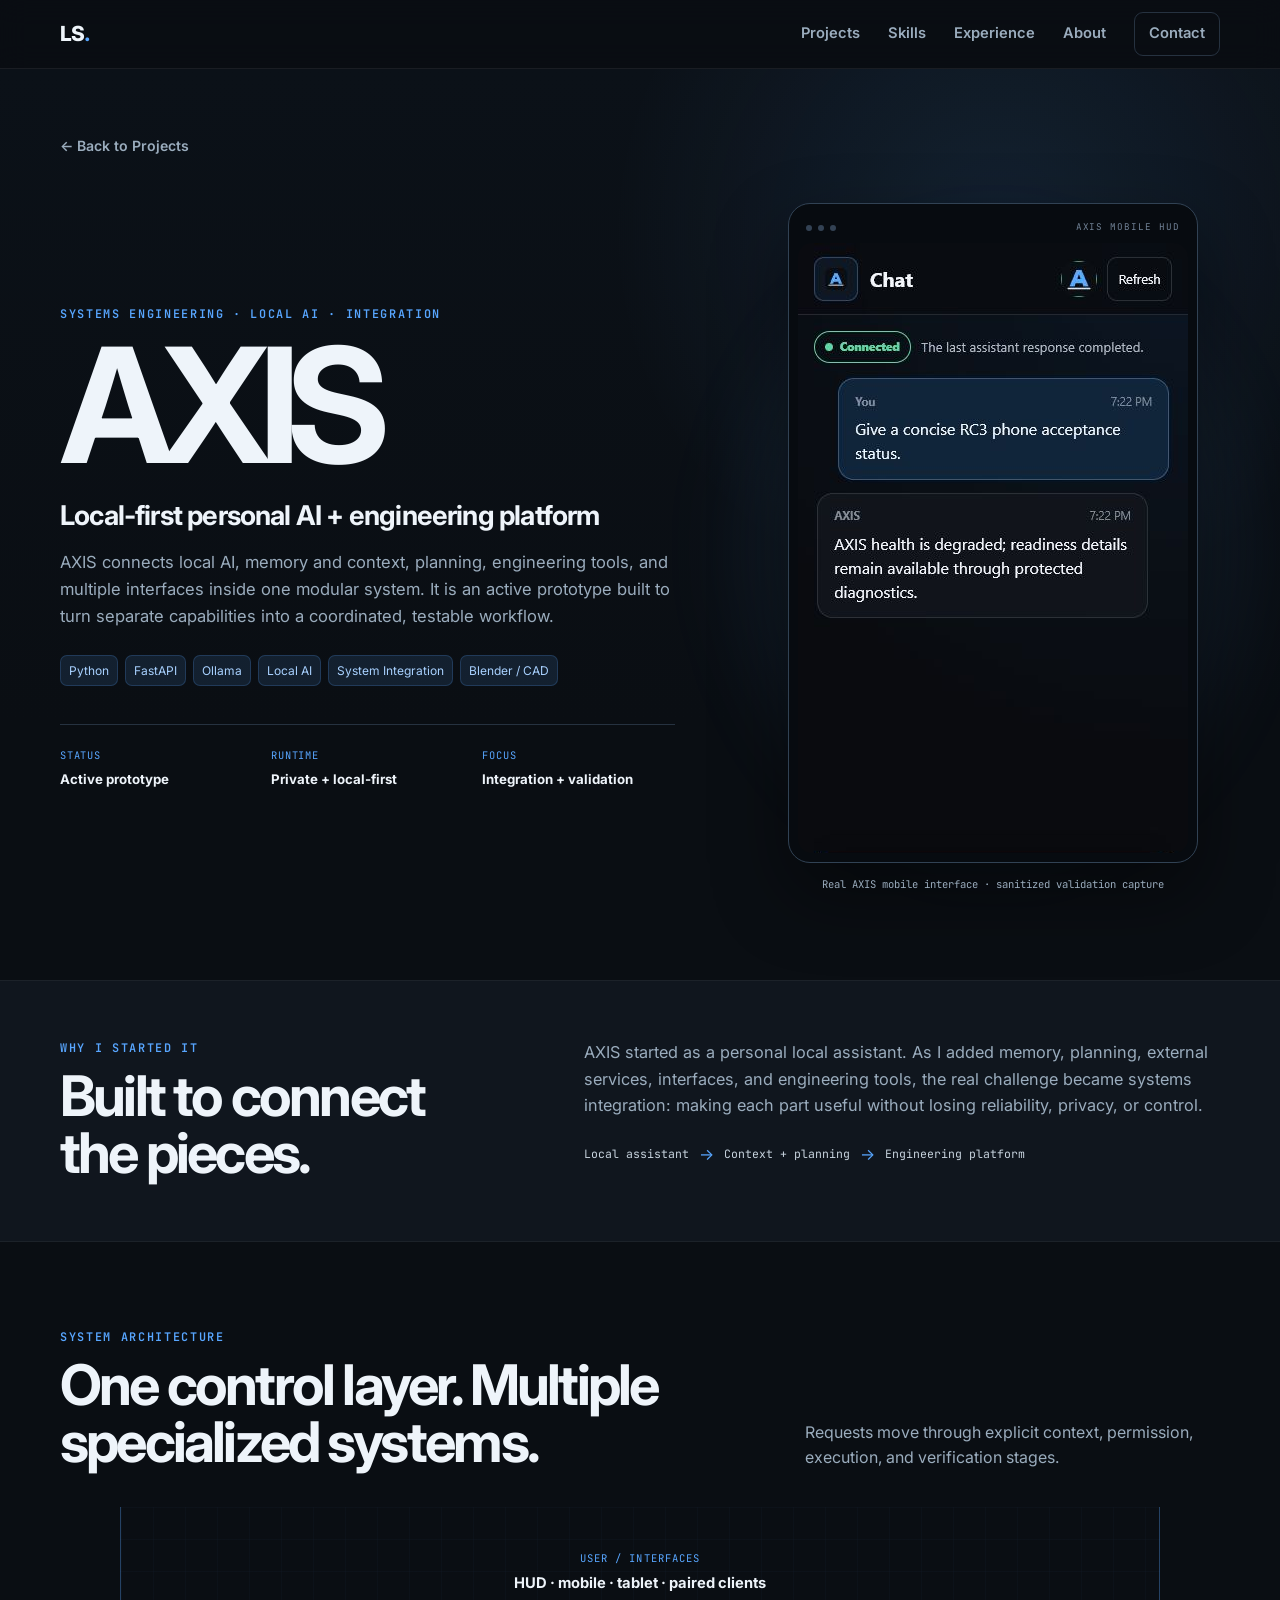
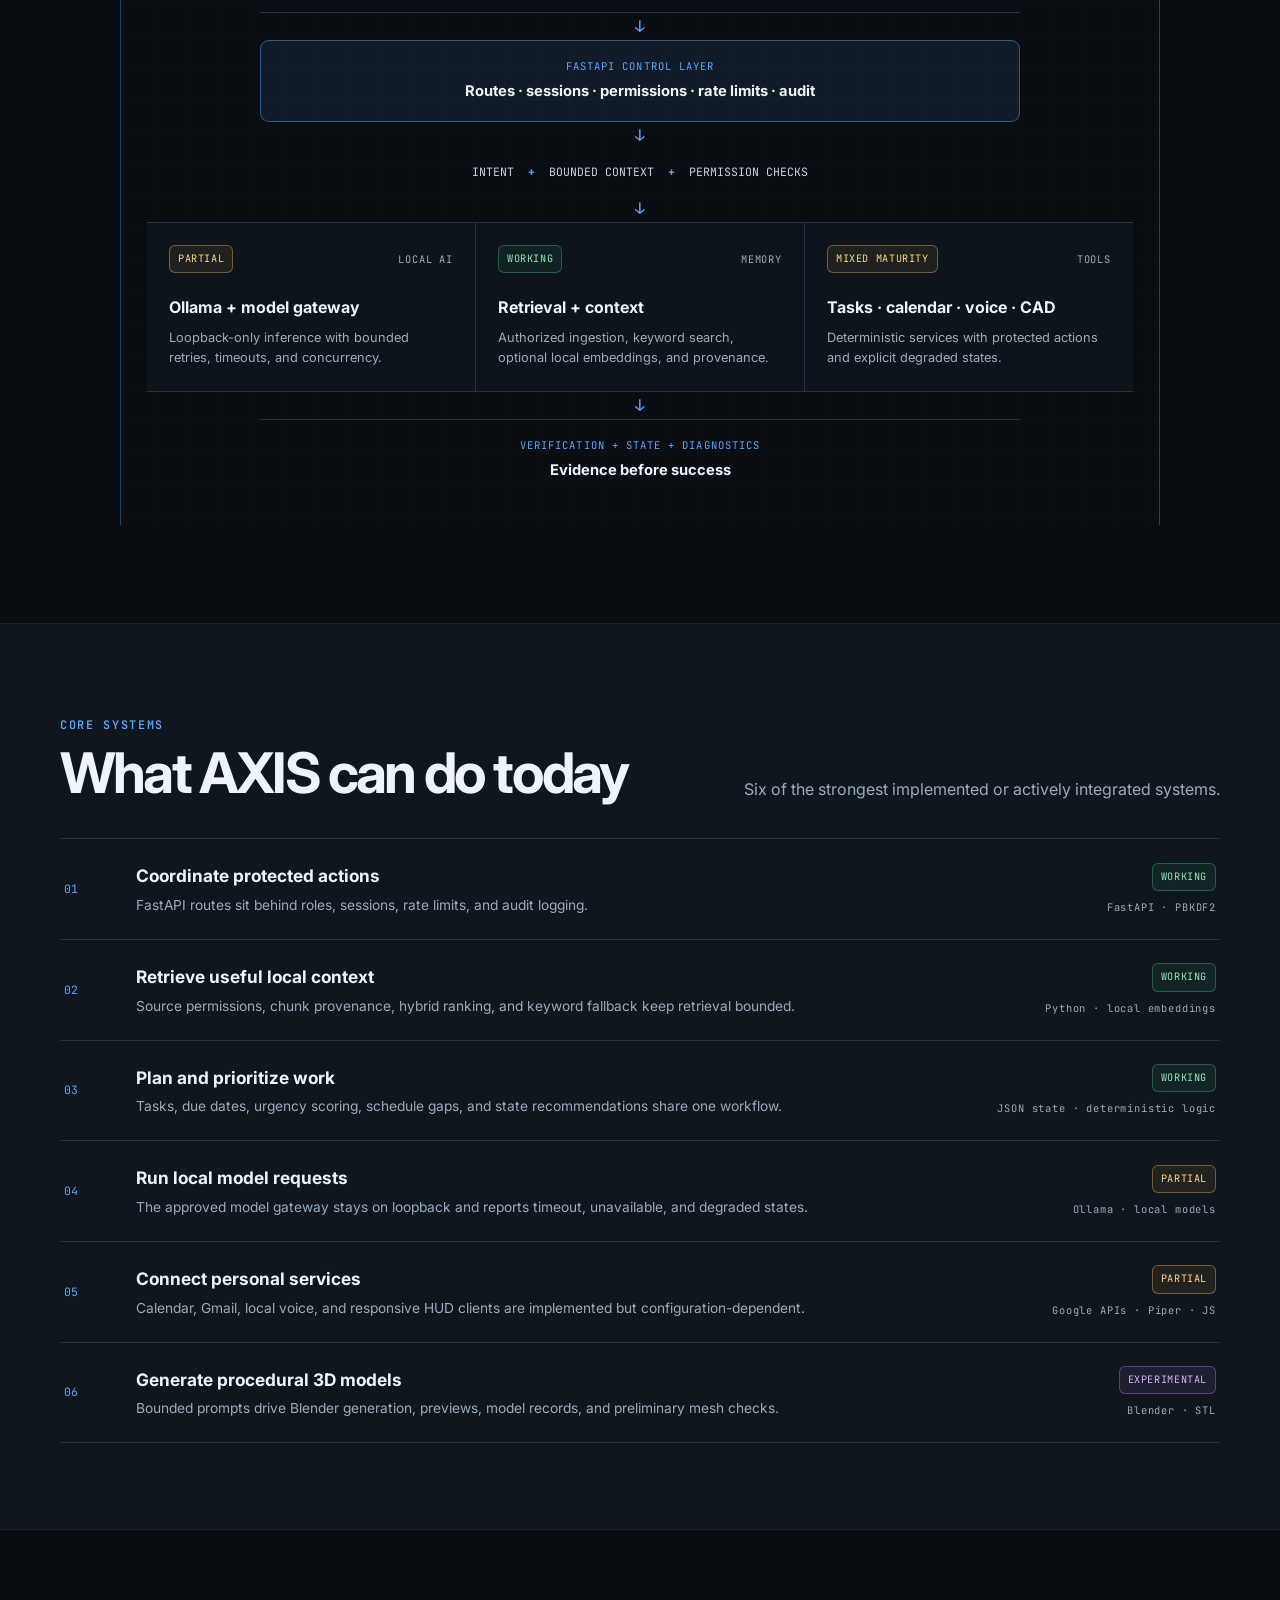
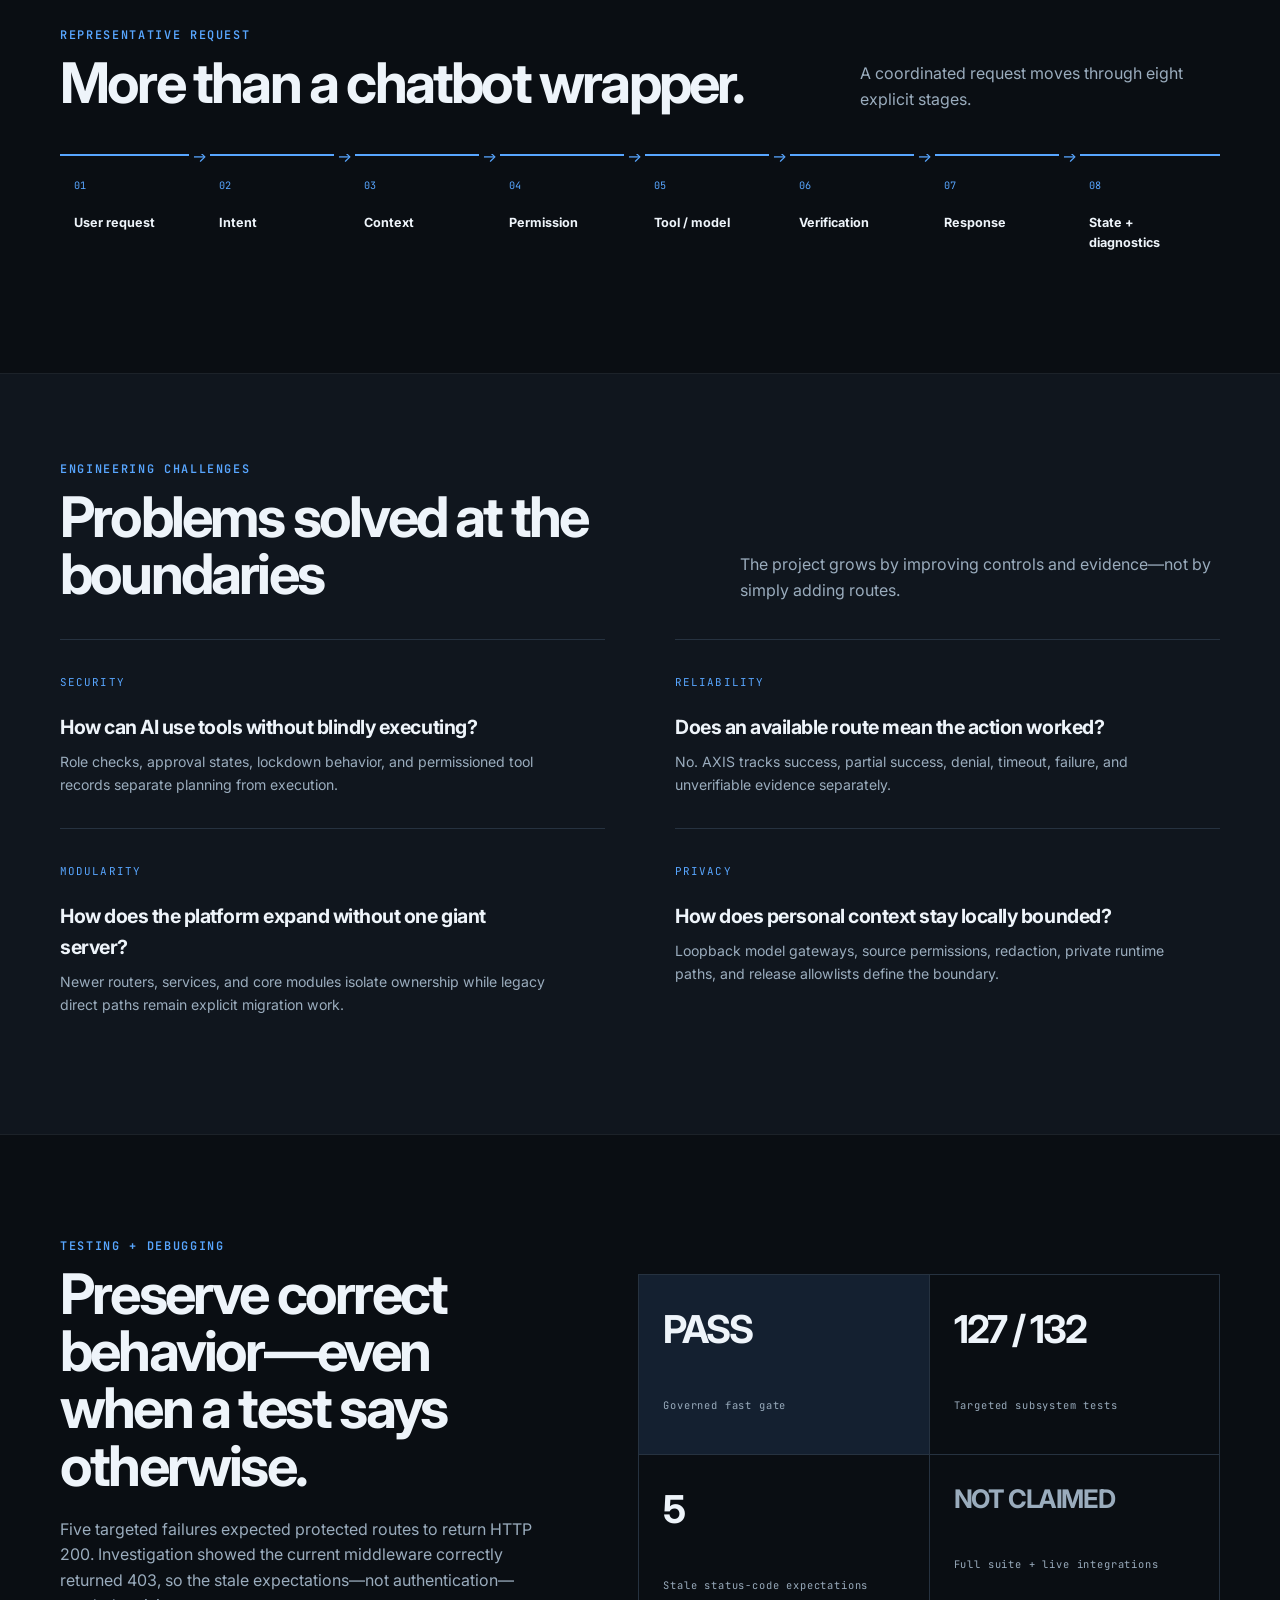
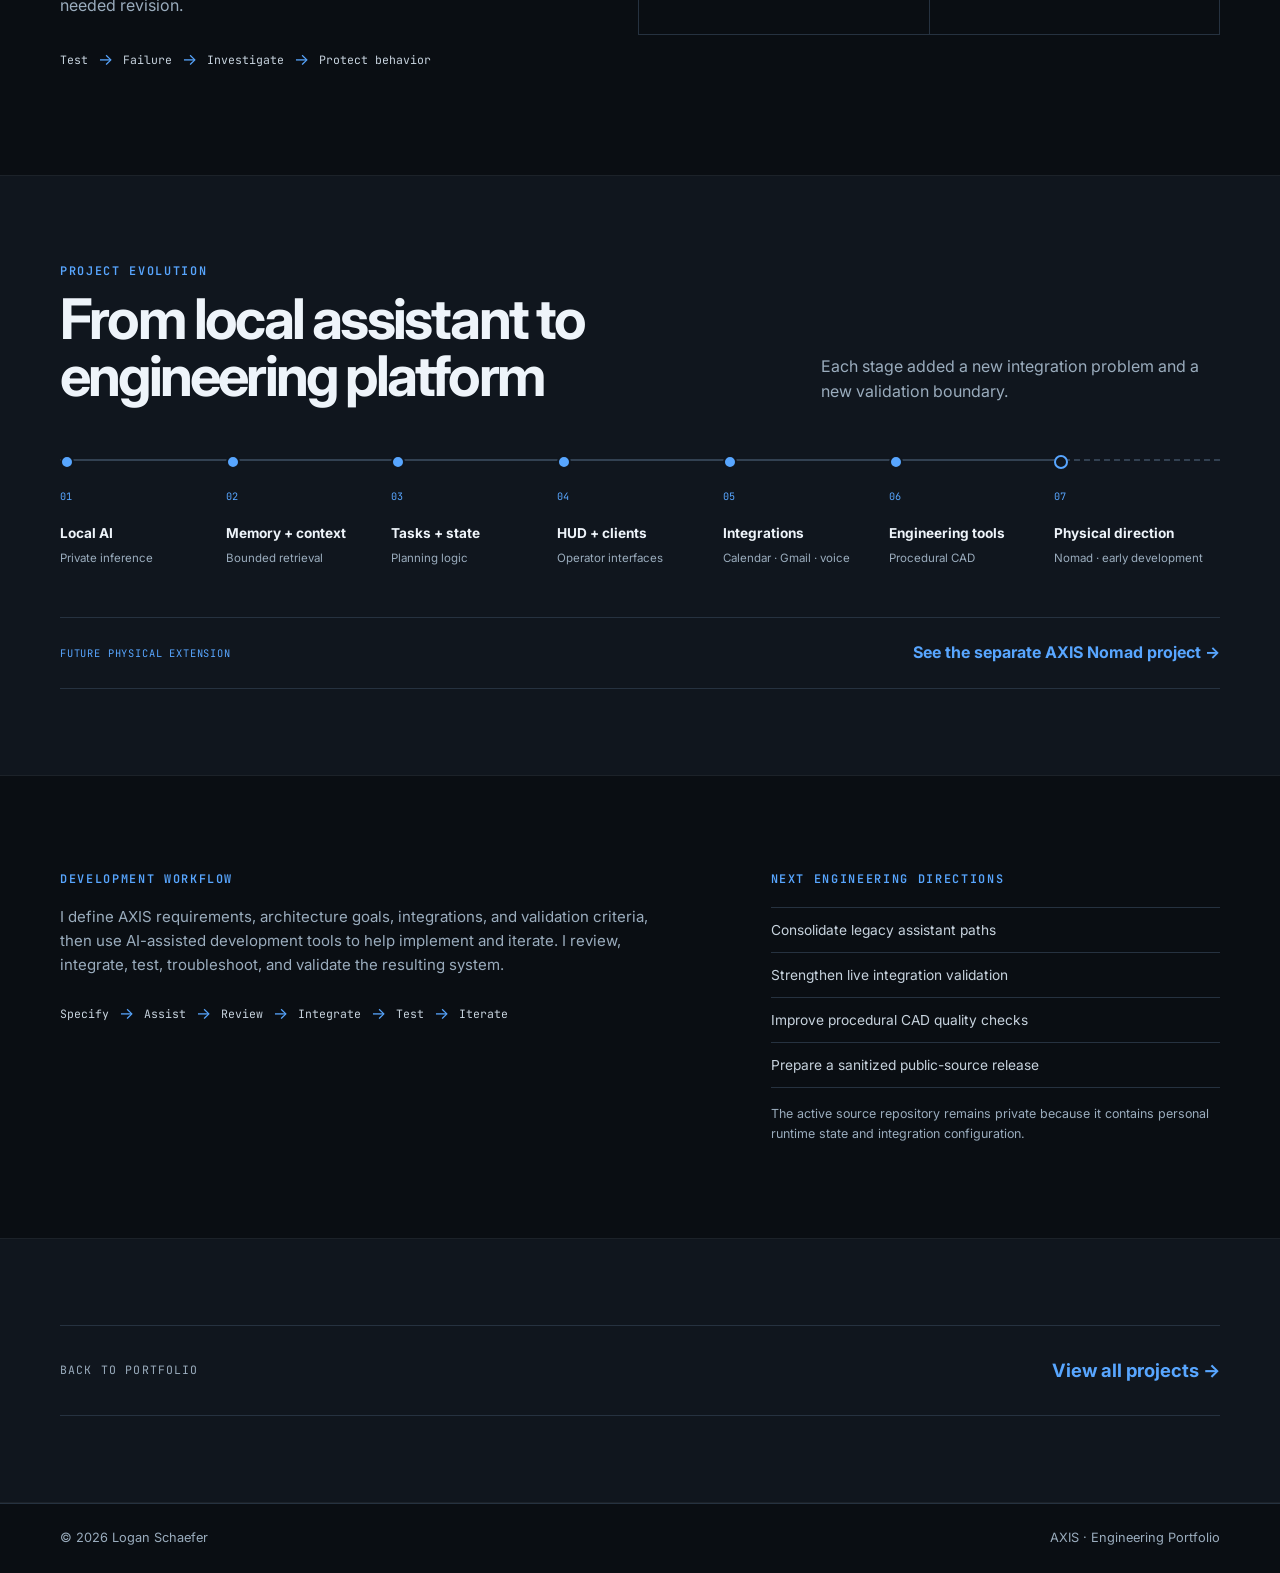
==== projects/axis.html @ d05c0fe7 "Add AXIS engineering case study" ====
<!DOCTYPE html>
<html lang="en">
<head>
  <meta charset="UTF-8" />
  <meta name="viewport" content="width=device-width, initial-scale=1.0" />
  <meta
    name="description"
    content="AXIS engineering project by Logan Schaefer — a local-first personal AI and engineering platform integrating local models, memory, planning, interfaces, and procedural CAD."
  />
  <title>AXIS | Logan Schaefer Engineering Portfolio</title>
  <link rel="preconnect" href="https://fonts.googleapis.com">
  <link rel="preconnect" href="https://fonts.gstatic.com" crossorigin>
  <link href="https://fonts.googleapis.com/css2?family=Inter:wght@400;500;600;700;800&family=JetBrains+Mono:wght@500;600&display=swap" rel="stylesheet">
  <link rel="stylesheet" href="../styles.css" />
</head>

<body>
  <header class="site-header">
    <div class="container nav-wrap">
      <a class="brand" href="../index.html">LS<span>.</span></a>
      <nav class="nav" aria-label="Primary navigation">
        <a href="../index.html#projects">Projects</a>
        <a href="../index.html#skills">Skills</a>
        <a href="../index.html#experience">Experience</a>
        <a href="../index.html#about">About</a>
        <a class="nav-cta" href="../index.html#contact">Contact</a>
      </nav>
      <button class="menu-btn" aria-label="Toggle menu" aria-expanded="false">Menu</button>
    </div>
  </header>

  <main>
    <section class="axis-case-hero">
      <div class="container">
        <a class="back-link" href="../index.html#projects">← Back to Projects</a>

        <div class="axis-case-hero-grid">
          <div class="axis-case-intro">
            <div class="eyebrow">SYSTEMS ENGINEERING · LOCAL AI · INTEGRATION</div>
            <h1>AXIS</h1>
            <p class="axis-case-subtitle">Local-first personal AI + engineering platform</p>
            <p class="axis-case-lead">
              AXIS connects local AI, memory and context, planning, engineering tools, and multiple
              interfaces inside one modular system. It is an active prototype built to turn separate
              capabilities into a coordinated, testable workflow.
            </p>

            <div class="tags axis-case-tags">
              <span>Python</span>
              <span>FastAPI</span>
              <span>Ollama</span>
              <span>Local AI</span>
              <span>System Integration</span>
              <span>Blender / CAD</span>
            </div>

            <div class="axis-hero-facts" aria-label="AXIS project facts">
              <div><span>STATUS</span><strong>Active prototype</strong></div>
              <div><span>RUNTIME</span><strong>Private + local-first</strong></div>
              <div><span>FOCUS</span><strong>Integration + validation</strong></div>
            </div>
          </div>

          <figure class="axis-hud-figure">
            <div class="axis-hud-frame">
              <div class="axis-hud-frame-bar" aria-hidden="true">
                <span></span><span></span><span></span>
                <small>AXIS MOBILE HUD</small>
              </div>
              <img
                src="../images/axis/axis-hud-chat.jpg"
                alt="Sanitized AXIS mobile HUD showing a connected chat interface and a degraded-health response"
              >
            </div>
            <figcaption>Real AXIS mobile interface · sanitized validation capture</figcaption>
          </figure>
        </div>
      </div>
    </section>

    <section class="axis-origin">
      <div class="container axis-origin-grid">
        <div>
          <div class="section-kicker">WHY I STARTED IT</div>
          <h2>Built to connect the pieces.</h2>
        </div>
        <div class="axis-origin-copy">
          <p>
            AXIS started as a personal local assistant. As I added memory, planning, external services,
            interfaces, and engineering tools, the real challenge became systems integration: making each
            part useful without losing reliability, privacy, or control.
          </p>
          <div class="axis-origin-path" aria-label="AXIS project expansion">
            <span>Local assistant</span><i>→</i><span>Context + planning</span><i>→</i><span>Engineering platform</span>
          </div>
        </div>
      </div>
    </section>

    <section class="section axis-architecture-section">
      <div class="container">
        <div class="axis-section-title">
          <div>
            <div class="section-kicker">SYSTEM ARCHITECTURE</div>
            <h2>One control layer. Multiple specialized systems.</h2>
          </div>
          <p>Requests move through explicit context, permission, execution, and verification stages.</p>
        </div>

        <div class="axis-architecture-map" role="img" aria-label="AXIS architecture from user interfaces through FastAPI, intent, context, permissions, local AI, memory, tools, and verification">
          <div class="axis-architecture-entry">
            <span>USER / INTERFACES</span>
            <strong>HUD · mobile · tablet · paired clients</strong>
          </div>
          <div class="axis-map-down" aria-hidden="true">↓</div>
          <div class="axis-architecture-control">
            <span>FASTAPI CONTROL LAYER</span>
            <strong>Routes · sessions · permissions · rate limits · audit</strong>
          </div>
          <div class="axis-map-down" aria-hidden="true">↓</div>
          <div class="axis-architecture-core">
            <span>INTENT</span><b>+</b><span>BOUNDED CONTEXT</span><b>+</b><span>PERMISSION CHECKS</span>
          </div>
          <div class="axis-map-down" aria-hidden="true">↓</div>
          <div class="axis-architecture-branches">
            <div>
              <div class="axis-branch-head"><span class="axis-status partial">PARTIAL</span><small>LOCAL AI</small></div>
              <strong>Ollama + model gateway</strong>
              <p>Loopback-only inference with bounded retries, timeouts, and concurrency.</p>
            </div>
            <div>
              <div class="axis-branch-head"><span class="axis-status working">WORKING</span><small>MEMORY</small></div>
              <strong>Retrieval + context</strong>
              <p>Authorized ingestion, keyword search, optional local embeddings, and provenance.</p>
            </div>
            <div>
              <div class="axis-branch-head"><span class="axis-status partial">MIXED MATURITY</span><small>TOOLS</small></div>
              <strong>Tasks · calendar · voice · CAD</strong>
              <p>Deterministic services with protected actions and explicit degraded states.</p>
            </div>
          </div>
          <div class="axis-map-down" aria-hidden="true">↓</div>
          <div class="axis-architecture-output">
            <span>VERIFICATION + STATE + DIAGNOSTICS</span>
            <strong>Evidence before success</strong>
          </div>
        </div>
      </div>
    </section>

    <section class="section alt axis-systems-section">
      <div class="container">
        <div class="axis-section-title">
          <div>
            <div class="section-kicker">CORE SYSTEMS</div>
            <h2>What AXIS can do today</h2>
          </div>
          <p>Six of the strongest implemented or actively integrated systems.</p>
        </div>

        <div class="axis-system-list">
          <article>
            <span class="axis-system-number">01</span>
            <div><h3>Coordinate protected actions</h3><p>FastAPI routes sit behind roles, sessions, rate limits, and audit logging.</p></div>
            <div class="axis-system-meta"><span class="axis-status working">WORKING</span><small>FastAPI · PBKDF2</small></div>
          </article>
          <article>
            <span class="axis-system-number">02</span>
            <div><h3>Retrieve useful local context</h3><p>Source permissions, chunk provenance, hybrid ranking, and keyword fallback keep retrieval bounded.</p></div>
            <div class="axis-system-meta"><span class="axis-status working">WORKING</span><small>Python · local embeddings</small></div>
          </article>
          <article>
            <span class="axis-system-number">03</span>
            <div><h3>Plan and prioritize work</h3><p>Tasks, due dates, urgency scoring, schedule gaps, and state recommendations share one workflow.</p></div>
            <div class="axis-system-meta"><span class="axis-status working">WORKING</span><small>JSON state · deterministic logic</small></div>
          </article>
          <article>
            <span class="axis-system-number">04</span>
            <div><h3>Run local model requests</h3><p>The approved model gateway stays on loopback and reports timeout, unavailable, and degraded states.</p></div>
            <div class="axis-system-meta"><span class="axis-status partial">PARTIAL</span><small>Ollama · local models</small></div>
          </article>
          <article>
            <span class="axis-system-number">05</span>
            <div><h3>Connect personal services</h3><p>Calendar, Gmail, local voice, and responsive HUD clients are implemented but configuration-dependent.</p></div>
            <div class="axis-system-meta"><span class="axis-status partial">PARTIAL</span><small>Google APIs · Piper · JS</small></div>
          </article>
          <article>
            <span class="axis-system-number">06</span>
            <div><h3>Generate procedural 3D models</h3><p>Bounded prompts drive Blender generation, previews, model records, and preliminary mesh checks.</p></div>
            <div class="axis-system-meta"><span class="axis-status experimental">EXPERIMENTAL</span><small>Blender · STL</small></div>
          </article>
        </div>
      </div>
    </section>

    <section class="section axis-lifecycle-section">
      <div class="container">
        <div class="section-kicker">REPRESENTATIVE REQUEST</div>
        <div class="axis-lifecycle-head">
          <h2>More than a chatbot wrapper.</h2>
          <p>A coordinated request moves through eight explicit stages.</p>
        </div>
        <ol class="axis-request-flow">
          <li><span>01</span><strong>User request</strong></li>
          <li><span>02</span><strong>Intent</strong></li>
          <li><span>03</span><strong>Context</strong></li>
          <li><span>04</span><strong>Permission</strong></li>
          <li><span>05</span><strong>Tool / model</strong></li>
          <li><span>06</span><strong>Verification</strong></li>
          <li><span>07</span><strong>Response</strong></li>
          <li><span>08</span><strong>State + diagnostics</strong></li>
        </ol>
      </div>
    </section>

    <section class="section alt axis-challenges-section">
      <div class="container">
        <div class="axis-section-title">
          <div>
            <div class="section-kicker">ENGINEERING CHALLENGES</div>
            <h2>Problems solved at the boundaries</h2>
          </div>
          <p>The project grows by improving controls and evidence—not by simply adding routes.</p>
        </div>

        <div class="axis-challenge-grid">
          <article>
            <span>SECURITY</span>
            <h3>How can AI use tools without blindly executing?</h3>
            <p>Role checks, approval states, lockdown behavior, and permissioned tool records separate planning from execution.</p>
          </article>
          <article>
            <span>RELIABILITY</span>
            <h3>Does an available route mean the action worked?</h3>
            <p>No. AXIS tracks success, partial success, denial, timeout, failure, and unverifiable evidence separately.</p>
          </article>
          <article>
            <span>MODULARITY</span>
            <h3>How does the platform expand without one giant server?</h3>
            <p>Newer routers, services, and core modules isolate ownership while legacy direct paths remain explicit migration work.</p>
          </article>
          <article>
            <span>PRIVACY</span>
            <h3>How does personal context stay locally bounded?</h3>
            <p>Loopback model gateways, source permissions, redaction, private runtime paths, and release allowlists define the boundary.</p>
          </article>
        </div>
      </div>
    </section>

    <section class="section axis-validation-section">
      <div class="container">
        <div class="axis-validation-layout">
          <div class="axis-validation-copy">
            <div class="section-kicker">TESTING + DEBUGGING</div>
            <h2>Preserve correct behavior—even when a test says otherwise.</h2>
            <p>
              Five targeted failures expected protected routes to return HTTP 200. Investigation showed
              the current middleware correctly returned 403, so the stale expectations—not authentication—needed revision.
            </p>
            <div class="axis-debug-flow" aria-label="Debugging workflow">
              <span>Test</span><i>→</i><span>Failure</span><i>→</i><span>Investigate</span><i>→</i><span>Protect behavior</span>
            </div>
          </div>

          <div class="axis-validation-metrics">
            <div class="axis-metric primary"><strong>PASS</strong><span>Governed fast gate</span></div>
            <div class="axis-metric"><strong>127 / 132</strong><span>Targeted subsystem tests</span></div>
            <div class="axis-metric"><strong>5</strong><span>Stale status-code expectations</span></div>
            <div class="axis-metric muted"><strong>NOT CLAIMED</strong><span>Full suite + live integrations</span></div>
          </div>
        </div>
      </div>
    </section>

    <section class="section alt axis-evolution-section">
      <div class="container">
        <div class="axis-section-title">
          <div>
            <div class="section-kicker">PROJECT EVOLUTION</div>
            <h2>From local assistant to engineering platform</h2>
          </div>
          <p>Each stage added a new integration problem and a new validation boundary.</p>
        </div>

        <ol class="axis-evolution-timeline">
          <li><span>01</span><strong>Local AI</strong><small>Private inference</small></li>
          <li><span>02</span><strong>Memory + context</strong><small>Bounded retrieval</small></li>
          <li><span>03</span><strong>Tasks + state</strong><small>Planning logic</small></li>
          <li><span>04</span><strong>HUD + clients</strong><small>Operator interfaces</small></li>
          <li><span>05</span><strong>Integrations</strong><small>Calendar · Gmail · voice</small></li>
          <li><span>06</span><strong>Engineering tools</strong><small>Procedural CAD</small></li>
          <li class="future"><span>07</span><strong>Physical direction</strong><small>Nomad · early development</small></li>
        </ol>

        <a class="axis-nomad-link" href="nomad.html">
          <span>FUTURE PHYSICAL EXTENSION</span>
          <strong>See the separate AXIS Nomad project →</strong>
        </a>
      </div>
    </section>

    <section class="section axis-closing-section">
      <div class="container axis-closing-grid">
        <div class="axis-workflow-compact">
          <div class="section-kicker">DEVELOPMENT WORKFLOW</div>
          <p>
            I define AXIS requirements, architecture goals, integrations, and validation criteria,
            then use AI-assisted development tools to help implement and iterate. I review, integrate,
            test, troubleshoot, and validate the resulting system.
          </p>
          <div class="axis-workflow-steps">
            <span>Specify</span><i>→</i><span>Assist</span><i>→</i><span>Review</span><i>→</i><span>Integrate</span><i>→</i><span>Test</span><i>→</i><span>Iterate</span>
          </div>
        </div>

        <div class="axis-next-directions">
          <div class="section-kicker">NEXT ENGINEERING DIRECTIONS</div>
          <ul>
            <li>Consolidate legacy assistant paths</li>
            <li>Strengthen live integration validation</li>
            <li>Improve procedural CAD quality checks</li>
            <li>Prepare a sanitized public-source release</li>
          </ul>
          <p class="axis-private-note">The active source repository remains private because it contains personal runtime state and integration configuration.</p>
        </div>
      </div>
    </section>

    <section class="section alt">
      <div class="container">
        <a class="next-project" href="../index.html#projects">
          <span>BACK TO PORTFOLIO</span>
          <strong>View all projects →</strong>
        </a>
      </div>
    </section>
  </main>

  <footer>
    <div class="container footer-wrap">
      <span>© <span id="year"></span> Logan Schaefer</span>
      <span>AXIS · Engineering Portfolio</span>
    </div>
  </footer>

  <script src="../script.js"></script>
</body>
</html>
---- styles.css ----
:root {
  --bg: #0a0e13;
  --bg-soft: #10161e;
  --panel: #121a24;
  --panel-2: #0d141c;
  --line: #263240;
  --text: #eef4fa;
  --muted: #9aacbd;
  --accent: #58a6ff;
  --accent-soft: rgba(88, 166, 255, 0.12);
  --max: 1160px;
}

* { box-sizing: border-box; }
html { scroll-behavior: smooth; }
body {
  margin: 0;
  background: var(--bg);
  color: var(--text);
  font-family: "Inter", system-ui, sans-serif;
  line-height: 1.6;
}

a { color: inherit; text-decoration: none; }
.container { width: min(calc(100% - 40px), var(--max)); margin: 0 auto; }

.site-header {
  position: sticky;
  top: 0;
  z-index: 100;
  border-bottom: 1px solid rgba(255,255,255,.07);
  background: rgba(10,14,19,.85);
  backdrop-filter: blur(14px);
}
.nav-wrap { height: 68px; display: flex; align-items: center; justify-content: space-between; }
.brand { font-weight: 800; font-size: 1.3rem; letter-spacing: -.04em; }
.brand span { color: var(--accent); }
.nav { display: flex; gap: 28px; align-items: center; }
.nav a { color: var(--muted); font-size: .92rem; font-weight: 600; }
.nav a:hover { color: var(--text); }
.nav-cta {
  padding: 9px 14px;
  border: 1px solid var(--line);
  border-radius: 9px;
}
.menu-btn {
  display: none;
  color: var(--text);
  background: transparent;
  border: 1px solid var(--line);
  padding: 8px 11px;
  border-radius: 8px;
}

.hero { padding: 92px 0 76px; }
.hero-grid { display: grid; grid-template-columns: 1.25fr .75fr; gap: 70px; align-items: center; }
.eyebrow, .section-kicker, .panel-label {
  font-family: "JetBrains Mono", monospace;
  font-size: .74rem;
  letter-spacing: .14em;
  color: var(--accent);
  font-weight: 600;
}
h1 {
  margin: 14px 0 20px;
  font-size: clamp(3rem, 7vw, 6.2rem);
  line-height: .96;
  letter-spacing: -.065em;
}
h1 span { color: var(--accent); }
.hero-copy { max-width: 760px; color: var(--muted); font-size: 1.08rem; }
.hero-actions { display: flex; gap: 12px; margin-top: 30px; }
.btn {
  display: inline-flex;
  align-items: center;
  justify-content: center;
  min-height: 44px;
  padding: 0 18px;
  border-radius: 9px;
  font-weight: 700;
  font-size: .92rem;
}
.btn.primary { background: var(--accent); color: #07111d; }
.btn.secondary { border: 1px solid var(--line); color: var(--text); }
.hero-meta {
  display: grid;
  grid-template-columns: repeat(3, 1fr);
  gap: 20px;
  margin-top: 44px;
  padding-top: 24px;
  border-top: 1px solid var(--line);
}
.hero-meta strong { display: block; font-size: .91rem; }
.hero-meta span { display: block; margin-top: 3px; color: var(--muted); font-size: .76rem; }

.hero-panel {
  background:
    linear-gradient(180deg, rgba(88,166,255,.05), transparent 45%),
    var(--panel-2);
  border: 1px solid var(--line);
  border-radius: 18px;
  padding: 20px;
  box-shadow: 0 24px 80px rgba(0,0,0,.28);
}
.panel-label { margin-bottom: 14px; }
.system-line {
  display: grid;
  grid-template-columns: 32px 90px 1fr;
  align-items: center;
  gap: 10px;
  padding: 13px 0;
  border-top: 1px solid var(--line);
}
.system-line span { font-family: "JetBrains Mono"; color: var(--accent); font-size: .75rem; }
.system-line strong { font-size: .9rem; }
.system-line em { color: var(--muted); font-style: normal; font-size: .79rem; }

.section { padding: 86px 0; }
.section.alt { background: var(--bg-soft); border-top: 1px solid rgba(255,255,255,.05); border-bottom: 1px solid rgba(255,255,255,.05); }
.section-head {
  display: flex;
  align-items: end;
  justify-content: space-between;
  gap: 30px;
  margin: 9px 0 32px;
}
.section-head h2, .about-grid h2, .contact h2 {
  margin: 0;
  font-size: clamp(2rem, 4vw, 3.4rem);
  letter-spacing: -.045em;
  line-height: 1.05;
}
.section-head p { max-width: 560px; color: var(--muted); margin: 0; }

.projects-grid { display: grid; grid-template-columns: 1.2fr .8fr; gap: 16px; }
.project-card {
  min-height: 330px;
  padding: 26px;
  background: var(--panel);
  border: 1px solid var(--line);
  border-radius: 16px;
}
.project-card.featured { grid-row: span 2; min-height: 676px; }
.project-top { display: flex; align-items: center; justify-content: space-between; margin-bottom: 72px; }
.featured .project-top { margin-bottom: 190px; }
.project-index { font-family: "JetBrains Mono"; color: var(--accent); font-size: .78rem; }
.status {
  font-family: "JetBrains Mono";
  font-size: .67rem;
  letter-spacing: .08em;
  border: 1px solid var(--line);
  color: var(--muted);
  padding: 4px 7px;
  border-radius: 6px;
}
.project-card h3 { margin: 0; font-size: 2rem; letter-spacing: -.035em; }
.project-subtitle { color: var(--accent); font-weight: 600; margin: 3px 0 14px; font-size: .9rem; }
.project-card > p:not(.project-subtitle) { color: var(--muted); font-size: .93rem; }
.tags { display: flex; flex-wrap: wrap; gap: 7px; margin-top: 20px; }
.tags span { background: var(--accent-soft); color: #a8d1ff; border: 1px solid rgba(88,166,255,.2); padding: 5px 8px; border-radius: 7px; font-size: .75rem; }
.project-note { margin-top: 22px; padding-top: 18px; border-top: 1px solid var(--line); color: var(--muted); font-size: .86rem; }
.project-note strong { color: var(--text); }

.skills-grid { display: grid; grid-template-columns: repeat(2, 1fr); gap: 14px; }
.skill-group { padding: 25px; border: 1px solid var(--line); border-radius: 14px; background: var(--panel-2); }
.skill-group h3 { margin: 0 0 9px; }
.skill-group p { margin: 0; color: var(--muted); }

.timeline { border-top: 1px solid var(--line); }
.timeline-item {
  display: grid;
  grid-template-columns: 170px 1fr;
  gap: 30px;
  padding: 26px 0;
  border-bottom: 1px solid var(--line);
}
.timeline-date { font-family: "JetBrains Mono"; color: var(--accent); font-size: .78rem; padding-top: 4px; }
.timeline h3 { margin: 0; }
.timeline p { margin: 6px 0 0; color: var(--muted); }
.timeline .muted { color: #c7d3de; font-size: .88rem; }

.about-grid { display: grid; grid-template-columns: .8fr 1.2fr; gap: 70px; }
.about-copy p { color: var(--muted); font-size: 1.05rem; margin-top: 0; }

.contact-wrap { display: grid; grid-template-columns: 1.2fr .8fr; gap: 60px; align-items: end; }
.contact h2 { margin: 10px 0 14px; max-width: 720px; }
.contact p { color: var(--muted); }
.contact-links { display: flex; flex-direction: column; gap: 10px; align-items: flex-start; }
.contact-links a { color: var(--accent); font-weight: 700; border-bottom: 1px solid rgba(88,166,255,.3); }

footer { border-top: 1px solid var(--line); padding: 24px 0; color: var(--muted); font-size: .8rem; }
.footer-wrap { display: flex; justify-content: space-between; }

@media (max-width: 820px) {
  .nav { display: none; position: absolute; left: 20px; right: 20px; top: 72px; padding: 16px; background: var(--panel); border: 1px solid var(--line); border-radius: 12px; flex-direction: column; align-items: stretch; }
  .nav.open { display: flex; }
  .menu-btn { display: block; }
  .hero { padding-top: 62px; }
  .hero-grid, .about-grid, .contact-wrap { grid-template-columns: 1fr; gap: 38px; }
  .hero-meta { grid-template-columns: 1fr; }
  .projects-grid { grid-template-columns: 1fr; }
  .project-card.featured { min-height: auto; grid-row: auto; }
  .featured .project-top, .project-top { margin-bottom: 70px; }
  .skills-grid { grid-template-columns: 1fr; }
  .section-head { display: block; }
  .section-head p { margin-top: 12px; }
  .timeline-item { grid-template-columns: 1fr; gap: 5px; }
}

@media (max-width: 520px) {
  .container { width: min(calc(100% - 28px), var(--max)); }
  h1 { font-size: 3.35rem; }
  .hero-actions { flex-direction: column; }
  .btn { width: 100%; }
  .system-line { grid-template-columns: 28px 80px 1fr; }
}

/* =========================================================
   PROJECT DETAIL PAGES
   ========================================================= */

.project-hero {
  padding: 70px 0 80px;
}

.back-link {
  display: inline-block;
  margin-bottom: 45px;
  color: var(--muted);
  font-size: 0.88rem;
  font-weight: 600;
}

.back-link:hover {
  color: var(--accent);
}

.project-hero-grid {
  display: grid;
  grid-template-columns: 1.3fr 0.7fr;
  gap: 70px;
  align-items: end;
}

.project-title {
  margin: 12px 0 22px;
  font-size: clamp(4rem, 9vw, 7.5rem);
  line-height: 0.95;
  letter-spacing: -0.07em;
}

.project-title span {
  color: var(--accent);
}

.project-lead {
  max-width: 780px;
  color: var(--muted);
  font-size: 1.08rem;
}

.project-tags {
  margin-top: 26px;
}

.project-facts {
  border-top: 1px solid var(--line);
}

.project-fact {
  display: flex;
  justify-content: space-between;
  gap: 20px;
  padding: 16px 0;
  border-bottom: 1px solid var(--line);
}

.project-fact span {
  font-family: "JetBrains Mono", monospace;
  color: var(--accent);
  font-size: 0.68rem;
  letter-spacing: 0.08em;
}

.project-fact strong {
  font-size: 0.88rem;
  text-align: right;
}

.project-hero-image {
  margin-top: 55px;
  background: #ffffff;
  border: 1px solid var(--line);
  border-radius: 18px;
  overflow: hidden;
}

.project-hero-image img {
  display: block;
  width: 100%;
  height: auto;
}

.project-two-column {
  display: grid;
  grid-template-columns: 0.8fr 1.2fr;
  gap: 80px;
}

.project-two-column h2 {
  margin: 0;
  font-size: clamp(2rem, 4vw, 3.6rem);
  line-height: 1.05;
  letter-spacing: -0.045em;
}

.project-copy p {
  margin-top: 0;
  color: var(--muted);
  font-size: 1rem;
}

.design-goals-grid {
  display: grid;
  grid-template-columns: repeat(4, 1fr);
  gap: 14px;
}

.design-goal {
  padding: 24px;
  background: var(--panel);
  border: 1px solid var(--line);
  border-radius: 14px;
}

.design-goal span {
  font-family: "JetBrains Mono", monospace;
  color: var(--accent);
  font-size: 0.75rem;
}

.design-goal h3 {
  margin: 40px 0 8px;
  font-size: 1.25rem;
}

.design-goal p {
  margin: 0;
  color: var(--muted);
  font-size: 0.88rem;
}

.engineering-image {
  background: #ffffff;
  border: 1px solid var(--line);
  border-radius: 16px;
  overflow: hidden;
}

.engineering-image img {
  display: block;
  width: 100%;
  height: auto;
}

.engineering-image.large {
  max-width: 100%;
}

.image-description {
  max-width: 760px;
  margin-top: 25px;
}

.image-description h3 {
  margin-bottom: 8px;
}

.image-description p {
  color: var(--muted);
}

.project-image-grid {
  display: grid;
  grid-template-columns: repeat(2, 1fr);
  gap: 18px;
}

.engineering-card {
  overflow: hidden;
  background: var(--panel);
  border: 1px solid var(--line);
  border-radius: 16px;
}

.engineering-card img {
  display: block;
  width: 100%;
  background: #ffffff;
}

.engineering-card-copy {
  padding: 24px;
}

.engineering-card-copy h3 {
  margin: 8px 0;
}

.engineering-card-copy p {
  margin: 0;
  color: var(--muted);
  font-size: 0.9rem;
}

.mini-label {
  font-family: "JetBrains Mono", monospace;
  color: var(--accent);
  font-size: 0.7rem;
  letter-spacing: 0.1em;
  font-weight: 600;
}

.project-feature-layout {
  display: grid;
  grid-template-columns: 1.2fr 0.8fr;
  gap: 60px;
  align-items: center;
}

.project-feature-layout.reverse {
  grid-template-columns: 0.8fr 1.2fr;
}

.project-feature-copy h2 {
  margin: 10px 0 18px;
  font-size: clamp(2rem, 4vw, 3.2rem);
  line-height: 1.05;
  letter-spacing: -0.045em;
}

.project-feature-copy p {
  color: var(--muted);
}

.current-design-grid {
  display: grid;
  grid-template-columns: repeat(2, 1fr);
  gap: 40px;
  margin-top: 35px;
}

.current-design-grid h3 {
  margin: 8px 0;
}

.current-design-grid p {
  color: var(--muted);
}

.status-grid {
  display: grid;
  grid-template-columns: repeat(2, 1fr);
  gap: 18px;
}

.status-column {
  padding: 30px;
  border: 1px solid var(--line);
  background: var(--panel);
  border-radius: 16px;
}

.status-column h2 {
  margin: 10px 0 22px;
  font-size: 1.7rem;
}

.status-column ul {
  margin: 0;
  padding-left: 20px;
  color: var(--muted);
}

.status-column li {
  margin: 9px 0;
}

.cad-access {
  display: grid;
  grid-template-columns: 1fr 1fr;
  gap: 60px;
  align-items: center;
}

.cad-access h2 {
  margin: 8px 0;
  font-size: 2.4rem;
  letter-spacing: -0.04em;
}

.cad-access p {
  color: var(--muted);
}

.cad-buttons {
  display: flex;
  flex-wrap: wrap;
  justify-content: flex-end;
  gap: 10px;
}

.disabled-button {
  opacity: 0.5;
  cursor: default;
}

.next-project {
  display: flex;
  justify-content: space-between;
  align-items: center;
  padding: 30px 0;
  border-top: 1px solid var(--line);
  border-bottom: 1px solid var(--line);
}

.next-project span {
  font-family: "JetBrains Mono", monospace;
  color: var(--muted);
  font-size: 0.72rem;
  letter-spacing: 0.1em;
}

.next-project strong {
  color: var(--accent);
  font-size: 1.15rem;
}


/* PROJECT PAGE MOBILE */

@media (max-width: 820px) {

  .project-hero-grid,
  .project-two-column,
  .project-feature-layout,
  .project-feature-layout.reverse,
  .cad-access {
    grid-template-columns: 1fr;
    gap: 35px;
  }

  .design-goals-grid {
    grid-template-columns: repeat(2, 1fr);
  }

  .project-image-grid,
  .current-design-grid,
  .status-grid {
    grid-template-columns: 1fr;
  }

  .cad-buttons {
    justify-content: flex-start;
  }

  .project-title {
    font-size: 4.5rem;
  }

}


@media (max-width: 520px) {

  .design-goals-grid {
    grid-template-columns: 1fr;
  }

  .project-title {
    font-size: 3.7rem;
  }

  .project-hero {
    padding-top: 45px;
  }

  .next-project {
    align-items: flex-start;
    flex-direction: column;
    gap: 8px;
  }

}

/* Project detail links */

.project-link {
  display: inline-flex;
  align-items: center;
  gap: 10px;
  margin-top: 24px;
  color: var(--accent);
  font-weight: 700;
  text-decoration: none;
  transition: gap 0.2s ease, opacity 0.2s ease;
}

.project-link span {
  transition: transform 0.2s ease;
}

.project-link:hover {
  opacity: 0.85;
  gap: 14px;
}

.project-link:hover span {
  transform: translateX(3px);
}

/* =========================================================
   AXIS PROJECT PAGE
   ========================================================= */

.axis-hero {
  background:
    radial-gradient(circle at 78% 12%, rgba(88, 166, 255, 0.12), transparent 28%),
    linear-gradient(180deg, rgba(88, 166, 255, 0.025), transparent 55%);
}

.axis-system-map {
  margin-top: 58px;
  padding: 22px;
  overflow: hidden;
  border: 1px solid var(--line);
  border-radius: 18px;
  background:
    linear-gradient(rgba(88, 166, 255, 0.035) 1px, transparent 1px),
    linear-gradient(90deg, rgba(88, 166, 255, 0.035) 1px, transparent 1px),
    var(--panel-2);
  background-size: 28px 28px;
  box-shadow: 0 28px 80px rgba(0, 0, 0, 0.26);
}

.axis-map-head {
  display: flex;
  align-items: center;
  justify-content: space-between;
  gap: 20px;
  margin-bottom: 18px;
  font-family: "JetBrains Mono", monospace;
  color: var(--muted);
  font-size: 0.68rem;
  letter-spacing: 0.1em;
}

.axis-map-state {
  display: inline-flex;
  align-items: center;
  gap: 7px;
  color: #a8d1ff;
}

.axis-map-state i {
  width: 7px;
  height: 7px;
  border-radius: 50%;
  background: #58a6ff;
  box-shadow: 0 0 14px rgba(88, 166, 255, 0.85);
}

.axis-map-grid {
  display: grid;
  grid-template-columns: 1fr auto 1fr auto 1fr;
  gap: 14px;
  align-items: stretch;
}

.axis-map-block {
  display: flex;
  min-height: 150px;
  flex-direction: column;
  justify-content: flex-end;
  padding: 20px;
  border: 1px solid var(--line);
  border-radius: 13px;
  background: rgba(10, 14, 19, 0.9);
}

.axis-map-block.emphasized {
  border-color: rgba(88, 166, 255, 0.55);
  background: linear-gradient(180deg, rgba(88, 166, 255, 0.13), rgba(10, 14, 19, 0.94));
}

.axis-map-block span,
.axis-card-top > span:first-child,
.axis-validation-result > span {
  font-family: "JetBrains Mono", monospace;
  color: var(--accent);
  font-size: 0.67rem;
  letter-spacing: 0.08em;
}

.axis-map-block strong {
  margin-top: 22px;
  font-size: 1rem;
}

.axis-map-block small {
  margin-top: 4px;
  color: var(--muted);
  font-size: 0.76rem;
}

.axis-map-arrow {
  display: grid;
  place-items: center;
  color: var(--accent);
  font-family: "JetBrains Mono", monospace;
}

.axis-copy-stack p {
  margin-bottom: 18px;
}

.axis-copy-stack,
.axis-subsystem-card,
.axis-local-panel,
.axis-validation-result,
.axis-access-note,
.project-two-column > * {
  min-width: 0;
}

.axis-copy-stack,
.axis-subsystem-card,
.axis-local-panel,
.axis-validation-result,
.project-two-column > *,
.axis-access > * {
  overflow-wrap: anywhere;
}

.axis-requirements {
  display: flex;
  flex-wrap: wrap;
  gap: 8px;
  margin-top: 26px;
}

.axis-requirements span {
  padding: 8px 11px;
  border: 1px solid var(--line);
  border-radius: 8px;
  background: var(--panel);
  color: #c7d3de;
  font-family: "JetBrains Mono", monospace;
  font-size: 0.72rem;
}

.axis-architecture {
  padding: 24px;
  border: 1px solid var(--line);
  border-radius: 18px;
  background: var(--panel-2);
}

.axis-arch-row {
  display: grid;
  grid-template-columns: 150px 1fr;
  align-items: center;
  gap: 20px;
  padding: 18px;
  border: 1px solid var(--line);
  border-radius: 12px;
  background: var(--panel);
}

.axis-arch-row.boundary {
  border-color: rgba(88, 166, 255, 0.5);
  box-shadow: inset 3px 0 0 var(--accent);
}

.axis-arch-label {
  color: var(--accent);
  font-family: "JetBrains Mono", monospace;
  font-size: 0.72rem;
  letter-spacing: 0.08em;
}

.axis-arch-items {
  display: grid;
  grid-template-columns: repeat(4, 1fr);
  gap: 8px;
}

.axis-arch-items span {
  padding: 10px;
  border-radius: 8px;
  background: var(--panel-2);
  color: #c7d3de;
  font-size: 0.79rem;
  text-align: center;
}

.axis-arch-connector {
  height: 28px;
  color: var(--accent);
  font-family: "JetBrains Mono", monospace;
  text-align: center;
  line-height: 28px;
}

.axis-lifecycle,
.axis-workflow {
  display: flex;
  align-items: center;
  justify-content: center;
  gap: 11px;
  padding: 18px;
  border: 1px solid rgba(88, 166, 255, 0.4);
  border-radius: 12px;
  background: var(--accent-soft);
}

.axis-lifecycle span,
.axis-workflow span {
  color: var(--text);
  font-family: "JetBrains Mono", monospace;
  font-size: 0.76rem;
}

.axis-lifecycle b,
.axis-workflow b {
  color: var(--accent);
  font-weight: 500;
}

.axis-arch-services {
  display: grid;
  grid-template-columns: repeat(4, 1fr);
  gap: 10px;
}

.axis-arch-services div {
  padding: 17px;
  border: 1px solid var(--line);
  border-radius: 11px;
  background: var(--panel);
}

.axis-arch-services strong,
.axis-arch-services small {
  display: block;
}

.axis-arch-services strong {
  font-size: 0.88rem;
}

.axis-arch-services small {
  margin-top: 4px;
  color: var(--muted);
  font-size: 0.73rem;
}

.axis-architecture-note {
  max-width: 850px;
  margin: 18px 0 0;
  color: var(--muted);
  font-size: 0.85rem;
}

.axis-subsystem-grid {
  display: grid;
  grid-template-columns: repeat(2, 1fr);
  gap: 16px;
}

.axis-subsystem-card {
  padding: 26px;
  border: 1px solid var(--line);
  border-radius: 16px;
  background: var(--panel);
}

.axis-card-top {
  display: flex;
  align-items: center;
  justify-content: space-between;
  gap: 16px;
}

.axis-status {
  display: inline-flex;
  align-items: center;
  width: fit-content;
  padding: 5px 8px;
  border: 1px solid;
  border-radius: 6px;
  font-family: "JetBrains Mono", monospace;
  font-size: 0.64rem;
  letter-spacing: 0.06em;
  white-space: nowrap;
}

.axis-status.working {
  border-color: rgba(71, 205, 137, 0.34);
  background: rgba(71, 205, 137, 0.08);
  color: #91e6b9;
}

.axis-status.partial {
  border-color: rgba(255, 191, 71, 0.38);
  background: rgba(255, 191, 71, 0.08);
  color: #ffd58a;
}

.axis-status.experimental {
  border-color: rgba(184, 126, 255, 0.38);
  background: rgba(184, 126, 255, 0.08);
  color: #d6b2ff;
}

.axis-subsystem-card h3 {
  margin: 24px 0 8px;
  font-size: 1.35rem;
  letter-spacing: -0.025em;
}

.axis-subsystem-card p,
.axis-subsystem-card ul {
  color: var(--muted);
  font-size: 0.88rem;
}

.axis-subsystem-card p {
  margin: 0;
}

.axis-subsystem-card ul {
  margin: 18px 0 0;
  padding: 16px 0 0 19px;
  border-top: 1px solid var(--line);
}

.axis-subsystem-card li {
  margin: 7px 0;
}

.axis-integration-list {
  margin-top: 26px;
  border-top: 1px solid var(--line);
}

.axis-integration-list > div {
  display: grid;
  grid-template-columns: 38px 1fr;
  gap: 12px;
  padding: 16px 0;
  border-bottom: 1px solid var(--line);
}

.axis-integration-list span {
  padding-top: 2px;
  color: var(--accent);
  font-family: "JetBrains Mono", monospace;
  font-size: 0.72rem;
}

.axis-integration-list p {
  margin: 0;
}

.axis-integration-list strong {
  color: var(--text);
}

.axis-local-grid,
.axis-validation-grid {
  display: grid;
  grid-template-columns: repeat(3, 1fr);
  gap: 14px;
}

.axis-local-panel,
.axis-validation-result {
  padding: 25px;
  border: 1px solid var(--line);
  border-radius: 15px;
  background: var(--panel);
}

.axis-local-panel h3 {
  margin: 26px 0 8px;
  font-size: 1.25rem;
}

.axis-local-panel p,
.axis-validation-result p {
  margin: 0;
  color: var(--muted);
  font-size: 0.87rem;
}

.axis-validation-result {
  min-height: 220px;
}

.axis-validation-result.pass {
  border-top: 3px solid #47cd89;
}

.axis-validation-result.mixed {
  border-top: 3px solid #ffbf47;
}

.axis-validation-result.neutral {
  border-top: 3px solid var(--accent);
}

.axis-validation-result strong {
  display: block;
  margin: 25px 0 16px;
  font-size: 2rem;
  letter-spacing: -0.045em;
}

.axis-debug-note {
  display: grid;
  grid-template-columns: 170px 1fr;
  gap: 30px;
  margin-top: 18px;
  padding: 24px;
  border: 1px solid var(--line);
  border-radius: 14px;
  background: var(--panel-2);
}

.axis-debug-note p {
  margin: 0;
  color: var(--muted);
}

.axis-workflow {
  justify-content: flex-start;
  flex-wrap: wrap;
  margin-top: 24px;
}

.axis-future-grid .design-goal h3 {
  margin-top: 32px;
}

.axis-access h2 {
  margin-top: 10px;
}

.axis-access-note {
  justify-self: end;
  max-width: 430px;
  padding: 25px;
  border: 1px solid var(--line);
  border-radius: 14px;
  background: var(--panel);
}

.axis-access-note p {
  margin: 18px 0 0;
}

@media (max-width: 900px) {
  .axis-map-grid {
    grid-template-columns: 1fr;
  }

  .axis-map-arrow {
    transform: rotate(90deg);
  }

  .axis-map-block {
    min-height: 126px;
  }

  .axis-arch-items,
  .axis-arch-services {
    grid-template-columns: repeat(2, 1fr);
  }

  .axis-local-grid,
  .axis-validation-grid {
    grid-template-columns: 1fr;
  }

  .axis-validation-result {
    min-height: auto;
  }
}

@media (max-width: 820px) {
  .axis-subsystem-grid {
    grid-template-columns: 1fr;
  }

  .axis-access-note {
    justify-self: start;
  }
}

@media (max-width: 620px) {
  .axis-map-head {
    align-items: flex-start;
    flex-direction: column;
  }

  .axis-architecture,
  .axis-system-map {
    padding: 14px;
  }

  .axis-arch-row {
    grid-template-columns: 1fr;
  }

  .axis-arch-items,
  .axis-arch-services {
    grid-template-columns: 1fr;
  }

  .axis-lifecycle {
    align-items: stretch;
    flex-direction: column;
    text-align: center;
  }

  .axis-lifecycle b {
    transform: rotate(90deg);
  }

  .axis-debug-note {
    grid-template-columns: 1fr;
    gap: 12px;
  }

  .axis-card-top {
    align-items: flex-start;
    flex-direction: column;
  }
}

/* =========================================================
   AXIS CASE STUDY REDESIGN
   ========================================================= */

.axis-case-hero {
  overflow: hidden;
  padding: 64px 0 88px;
  background:
    radial-gradient(circle at 78% 18%, rgba(88, 166, 255, 0.11), transparent 31%),
    linear-gradient(180deg, #0b1118 0%, var(--bg) 72%);
}

.axis-case-hero-grid {
  display: grid;
  grid-template-columns: minmax(0, 1.15fr) minmax(300px, 0.85fr);
  gap: clamp(48px, 7vw, 96px);
  align-items: center;
}

.axis-case-intro {
  min-width: 0;
}

.axis-case-intro h1 {
  margin: 14px 0 6px;
  font-size: clamp(5.5rem, 13vw, 10rem);
  line-height: 0.84;
  letter-spacing: -0.085em;
}

.axis-case-subtitle {
  margin: 22px 0 12px;
  color: var(--text);
  font-size: clamp(1.25rem, 2.2vw, 1.7rem);
  font-weight: 700;
  letter-spacing: -0.03em;
}

.axis-case-lead {
  max-width: 690px;
  margin: 0;
  color: var(--muted);
  font-size: 1.04rem;
}

.axis-case-tags {
  margin-top: 26px;
}

.axis-hero-facts {
  display: grid;
  grid-template-columns: repeat(3, 1fr);
  gap: 18px;
  margin-top: 38px;
  padding-top: 22px;
  border-top: 1px solid var(--line);
}

.axis-hero-facts span,
.axis-branch-head small,
.axis-system-meta small,
.axis-metric span,
.axis-nomad-link span {
  display: block;
  color: var(--accent);
  font-family: "JetBrains Mono", monospace;
  font-size: 0.65rem;
  letter-spacing: 0.08em;
}

.axis-hero-facts strong {
  display: block;
  margin-top: 5px;
  font-size: 0.83rem;
}

.axis-hud-figure {
  position: relative;
  width: min(100%, 410px);
  margin: 0 auto;
}

.axis-hud-figure::before {
  content: "";
  position: absolute;
  inset: 8% -10%;
  z-index: 0;
  border-radius: 50%;
  background: rgba(88, 166, 255, 0.08);
  filter: blur(42px);
}

.axis-hud-frame {
  position: relative;
  z-index: 1;
  overflow: hidden;
  padding: 9px;
  border: 1px solid #314254;
  border-radius: 22px;
  background: #070b10;
  box-shadow: 0 32px 75px rgba(0, 0, 0, 0.42);
}

.axis-hud-frame-bar {
  display: flex;
  align-items: center;
  gap: 6px;
  min-height: 30px;
  padding: 0 8px;
}

.axis-hud-frame-bar span {
  width: 6px;
  height: 6px;
  border-radius: 50%;
  background: #334254;
}

.axis-hud-frame-bar small {
  margin-left: auto;
  color: #718296;
  font-family: "JetBrains Mono", monospace;
  font-size: 0.58rem;
  letter-spacing: 0.1em;
}

.axis-hud-frame img {
  display: block;
  width: 100%;
  max-height: 610px;
  object-fit: cover;
  object-position: top;
  border-radius: 14px;
}

.axis-hud-figure figcaption {
  position: relative;
  z-index: 1;
  margin-top: 13px;
  color: var(--muted);
  font-family: "JetBrains Mono", monospace;
  font-size: 0.66rem;
  text-align: center;
}

.axis-origin {
  padding: 58px 0;
  border-top: 1px solid rgba(255, 255, 255, 0.05);
  border-bottom: 1px solid rgba(255, 255, 255, 0.05);
  background: var(--bg-soft);
}

.axis-origin-grid {
  display: grid;
  grid-template-columns: 0.8fr 1.2fr;
  gap: clamp(44px, 8vw, 100px);
  align-items: start;
}

.axis-origin h2,
.axis-section-title h2,
.axis-lifecycle-head h2,
.axis-validation-copy h2 {
  margin: 10px 0 0;
  font-size: clamp(2rem, 4.4vw, 3.5rem);
  line-height: 1.02;
  letter-spacing: -0.05em;
}

.axis-origin-copy > p {
  max-width: 700px;
  margin: 0;
  color: var(--muted);
  font-size: 1.02rem;
}

.axis-origin-path,
.axis-debug-flow,
.axis-workflow-steps {
  display: flex;
  align-items: center;
  flex-wrap: wrap;
  gap: 10px;
  margin-top: 24px;
}

.axis-origin-path span,
.axis-debug-flow span,
.axis-workflow-steps span {
  color: #c7d3de;
  font-family: "JetBrains Mono", monospace;
  font-size: 0.72rem;
}

.axis-origin-path i,
.axis-debug-flow i,
.axis-workflow-steps i {
  color: var(--accent);
  font-style: normal;
}

.axis-section-title {
  display: flex;
  align-items: end;
  justify-content: space-between;
  gap: 48px;
  margin-bottom: 36px;
}

.axis-section-title > p {
  max-width: 480px;
  margin: 0;
  color: var(--muted);
}

.axis-architecture-section {
  padding-bottom: 98px;
}

.axis-architecture-map {
  position: relative;
  max-width: 1040px;
  margin: 0 auto;
  padding: 26px;
  border-left: 1px solid rgba(88, 166, 255, 0.34);
  border-right: 1px solid rgba(88, 166, 255, 0.34);
  background:
    linear-gradient(rgba(88, 166, 255, 0.025) 1px, transparent 1px),
    linear-gradient(90deg, rgba(88, 166, 255, 0.025) 1px, transparent 1px);
  background-size: 32px 32px;
}

.axis-architecture-entry,
.axis-architecture-control,
.axis-architecture-output {
  max-width: 760px;
  margin: 0 auto;
  padding: 17px 22px;
  text-align: center;
}

.axis-architecture-entry {
  border-bottom: 1px solid var(--line);
}

.axis-architecture-control {
  border: 1px solid rgba(88, 166, 255, 0.46);
  border-radius: 9px;
  background: rgba(88, 166, 255, 0.09);
}

.axis-architecture-output {
  border-top: 1px solid var(--line);
}

.axis-architecture-entry span,
.axis-architecture-control span,
.axis-architecture-output span {
  display: block;
  color: var(--accent);
  font-family: "JetBrains Mono", monospace;
  font-size: 0.66rem;
  letter-spacing: 0.1em;
}

.axis-architecture-entry strong,
.axis-architecture-control strong,
.axis-architecture-output strong {
  display: block;
  margin-top: 5px;
  font-size: 0.92rem;
}

.axis-map-down {
  height: 27px;
  color: var(--accent);
  font-family: "JetBrains Mono", monospace;
  line-height: 27px;
  text-align: center;
}

.axis-architecture-core {
  display: flex;
  align-items: center;
  justify-content: center;
  gap: 14px;
  max-width: 830px;
  margin: 0 auto;
  padding: 14px;
  color: #c7d3de;
  font-family: "JetBrains Mono", monospace;
  font-size: 0.72rem;
}

.axis-architecture-core b {
  color: var(--accent);
}

.axis-architecture-branches {
  display: grid;
  grid-template-columns: repeat(3, 1fr);
  gap: 1px;
  border-top: 1px solid var(--line);
  border-bottom: 1px solid var(--line);
  background: var(--line);
}

.axis-architecture-branches > div {
  min-width: 0;
  padding: 22px;
  background: var(--panel-2);
}

.axis-architecture-branches strong {
  display: block;
  margin-top: 22px;
  font-size: 1rem;
}

.axis-architecture-branches p {
  margin: 7px 0 0;
  color: var(--muted);
  font-size: 0.8rem;
}

.axis-branch-head {
  display: flex;
  align-items: center;
  justify-content: space-between;
  gap: 10px;
}

.axis-branch-head small {
  color: var(--muted);
}

.axis-systems-section {
  padding-top: 92px;
}

.axis-system-list {
  border-top: 1px solid var(--line);
}

.axis-system-list article {
  display: grid;
  grid-template-columns: 48px minmax(0, 1fr) minmax(190px, 0.42fr);
  gap: 24px;
  align-items: center;
  padding: 23px 4px;
  border-bottom: 1px solid var(--line);
}

.axis-system-list article:hover {
  background: linear-gradient(90deg, rgba(88, 166, 255, 0.035), transparent);
}

.axis-system-number {
  color: var(--accent);
  font-family: "JetBrains Mono", monospace;
  font-size: 0.72rem;
}

.axis-system-list h3 {
  margin: 0;
  font-size: 1.08rem;
}

.axis-system-list p {
  margin: 4px 0 0;
  color: var(--muted);
  font-size: 0.86rem;
}

.axis-system-meta {
  display: flex;
  align-items: flex-end;
  flex-direction: column;
  gap: 8px;
  text-align: right;
}

.axis-system-meta small {
  color: var(--muted);
}

.axis-lifecycle-section {
  overflow: hidden;
  padding: 96px 0 102px;
}

.axis-lifecycle-head {
  display: grid;
  grid-template-columns: 1fr auto;
  gap: 30px;
  align-items: end;
}

.axis-lifecycle-head p {
  max-width: 360px;
  margin: 0;
  color: var(--muted);
}

.axis-request-flow {
  display: grid;
  grid-template-columns: repeat(8, minmax(110px, 1fr));
  gap: 0;
  margin: 42px 0 0;
  padding: 0;
  list-style: none;
  overflow-x: auto;
}

.axis-request-flow li {
  position: relative;
  min-width: 120px;
  padding: 22px 14px 18px;
  border-top: 2px solid var(--accent);
}

.axis-request-flow li:not(:last-child)::after {
  content: "→";
  position: absolute;
  top: -12px;
  right: -5px;
  z-index: 2;
  padding: 0 3px;
  color: var(--accent);
  background: var(--bg);
}

.axis-request-flow span,
.axis-evolution-timeline > li > span {
  display: block;
  color: var(--accent);
  font-family: "JetBrains Mono", monospace;
  font-size: 0.64rem;
}

.axis-request-flow strong {
  display: block;
  margin-top: 18px;
  font-size: 0.79rem;
}

.axis-challenge-grid {
  display: grid;
  grid-template-columns: repeat(2, 1fr);
  column-gap: 70px;
}

.axis-challenge-grid article {
  padding: 28px 0 32px;
  border-top: 1px solid var(--line);
}

.axis-challenge-grid article > span {
  color: var(--accent);
  font-family: "JetBrains Mono", monospace;
  font-size: 0.68rem;
  letter-spacing: 0.1em;
}

.axis-challenge-grid h3 {
  max-width: 480px;
  margin: 18px 0 8px;
  font-size: 1.22rem;
  letter-spacing: -0.025em;
}

.axis-challenge-grid p {
  max-width: 520px;
  margin: 0;
  color: var(--muted);
  font-size: 0.88rem;
}

.axis-validation-section {
  padding: 102px 0;
}

.axis-validation-layout {
  display: grid;
  grid-template-columns: minmax(0, 0.9fr) minmax(440px, 1.1fr);
  gap: clamp(50px, 8vw, 110px);
  align-items: center;
}

.axis-validation-copy > p {
  max-width: 590px;
  margin: 22px 0 0;
  color: var(--muted);
}

.axis-debug-flow {
  margin-top: 28px;
}

.axis-validation-metrics {
  display: grid;
  grid-template-columns: repeat(2, 1fr);
  border-top: 1px solid var(--line);
  border-left: 1px solid var(--line);
}

.axis-metric {
  min-height: 180px;
  padding: 24px;
  border-right: 1px solid var(--line);
  border-bottom: 1px solid var(--line);
}

.axis-metric.primary {
  background: var(--accent-soft);
}

.axis-metric strong {
  display: block;
  margin-bottom: 36px;
  font-size: clamp(1.65rem, 3vw, 2.5rem);
  letter-spacing: -0.055em;
}

.axis-metric span {
  color: var(--muted);
}

.axis-metric.muted strong {
  color: var(--muted);
  font-size: clamp(1.1rem, 2vw, 1.6rem);
}

.axis-evolution-timeline {
  display: grid;
  grid-template-columns: repeat(7, 1fr);
  margin: 54px 0 0;
  padding: 0;
  list-style: none;
}

.axis-evolution-timeline li {
  position: relative;
  min-width: 0;
  padding: 28px 15px 0 0;
  border-top: 2px solid #324152;
}

.axis-evolution-timeline li::before {
  content: "";
  position: absolute;
  top: -6px;
  left: 0;
  width: 10px;
  height: 10px;
  border: 2px solid var(--bg-soft);
  border-radius: 50%;
  background: var(--accent);
}

.axis-evolution-timeline li.future {
  border-top-style: dashed;
}

.axis-evolution-timeline li.future::before {
  border-color: var(--accent);
  background: var(--bg-soft);
}

.axis-evolution-timeline strong,
.axis-evolution-timeline small {
  display: block;
}

.axis-evolution-timeline strong {
  margin-top: 18px;
  font-size: 0.85rem;
}

.axis-evolution-timeline small {
  margin-top: 4px;
  color: var(--muted);
  font-size: 0.72rem;
}

.axis-nomad-link {
  display: flex;
  align-items: center;
  justify-content: space-between;
  gap: 30px;
  margin-top: 50px;
  padding: 22px 0;
  border-top: 1px solid var(--line);
  border-bottom: 1px solid var(--line);
}

.axis-nomad-link strong {
  color: var(--accent);
}

.axis-closing-section {
  padding: 94px 0;
}

.axis-closing-grid {
  display: grid;
  grid-template-columns: 1.15fr 0.85fr;
  gap: clamp(48px, 8vw, 110px);
}

.axis-workflow-compact > p,
.axis-private-note {
  margin: 16px 0 0;
  color: var(--muted);
}

.axis-workflow-compact > p {
  max-width: 660px;
  font-size: 0.94rem;
}

.axis-workflow-steps {
  margin-top: 24px;
}

.axis-next-directions ul {
  margin: 18px 0 0;
  padding: 0;
  list-style: none;
  border-top: 1px solid var(--line);
}

.axis-next-directions li {
  padding: 11px 0;
  border-bottom: 1px solid var(--line);
  color: #c7d3de;
  font-size: 0.86rem;
}

.axis-private-note {
  font-size: 0.78rem;
}

@media (max-width: 980px) {
  .axis-case-hero-grid {
    grid-template-columns: minmax(0, 1fr) minmax(280px, 0.7fr);
    gap: 44px;
  }

  .axis-case-intro h1 {
    font-size: clamp(5rem, 14vw, 8rem);
  }

  .axis-validation-layout {
    grid-template-columns: 1fr;
  }

  .axis-evolution-timeline {
    grid-template-columns: repeat(4, 1fr);
    row-gap: 38px;
  }
}

@media (max-width: 820px) {
  .axis-case-hero {
    padding-top: 45px;
  }

  .axis-case-hero-grid,
  .axis-origin-grid,
  .axis-closing-grid {
    grid-template-columns: 1fr;
  }

  .axis-case-intro h1 {
    font-size: clamp(5rem, 23vw, 8rem);
  }

  .axis-hud-figure {
    width: min(100%, 360px);
  }

  .axis-hud-frame img {
    max-height: 560px;
  }

  .axis-section-title,
  .axis-lifecycle-head {
    display: block;
  }

  .axis-section-title > p,
  .axis-lifecycle-head p {
    margin-top: 14px;
  }

  .axis-architecture-branches {
    grid-template-columns: 1fr;
  }

  .axis-architecture-core {
    align-items: stretch;
    flex-direction: column;
    text-align: center;
  }

  .axis-system-list article {
    grid-template-columns: 38px minmax(0, 1fr);
  }

  .axis-system-meta {
    grid-column: 2;
    align-items: flex-start;
    flex-direction: row;
    flex-wrap: wrap;
    text-align: left;
  }

  .axis-challenge-grid {
    grid-template-columns: 1fr;
  }

  .axis-evolution-timeline {
    grid-template-columns: repeat(2, 1fr);
  }
}

@media (max-width: 560px) {
  .axis-case-hero {
    padding-bottom: 64px;
  }

  .axis-case-lead {
    font-size: 0.96rem;
  }

  .axis-hero-facts {
    grid-template-columns: 1fr;
    gap: 12px;
  }

  .axis-hero-facts > div {
    display: grid;
    grid-template-columns: 74px 1fr;
    gap: 10px;
    align-items: baseline;
  }

  .axis-hero-facts strong {
    margin: 0;
  }

  .axis-origin-path,
  .axis-debug-flow,
  .axis-workflow-steps {
    align-items: flex-start;
    flex-direction: column;
  }

  .axis-origin-path i,
  .axis-debug-flow i,
  .axis-workflow-steps i {
    transform: rotate(90deg);
  }

  .axis-architecture-map {
    padding: 15px;
  }

  .axis-architecture-entry,
  .axis-architecture-control,
  .axis-architecture-output {
    padding-right: 10px;
    padding-left: 10px;
  }

  .axis-system-list article {
    gap: 15px;
  }

  .axis-validation-metrics {
    grid-template-columns: 1fr;
  }

  .axis-metric {
    min-height: 145px;
  }

  .axis-metric strong {
    margin-bottom: 22px;
  }

  .axis-evolution-timeline {
    grid-template-columns: 1fr;
    gap: 0;
    margin-left: 6px;
  }

  .axis-evolution-timeline li {
    min-height: 112px;
    padding: 0 0 28px 28px;
    border-top: 0;
    border-left: 2px solid #324152;
  }

  .axis-evolution-timeline li.future {
    border-left-style: dashed;
  }

  .axis-evolution-timeline li::before {
    top: 0;
    left: -6px;
  }

  .axis-evolution-timeline strong {
    margin-top: 10px;
  }

  .axis-nomad-link {
    align-items: flex-start;
    flex-direction: column;
    gap: 8px;
  }
}
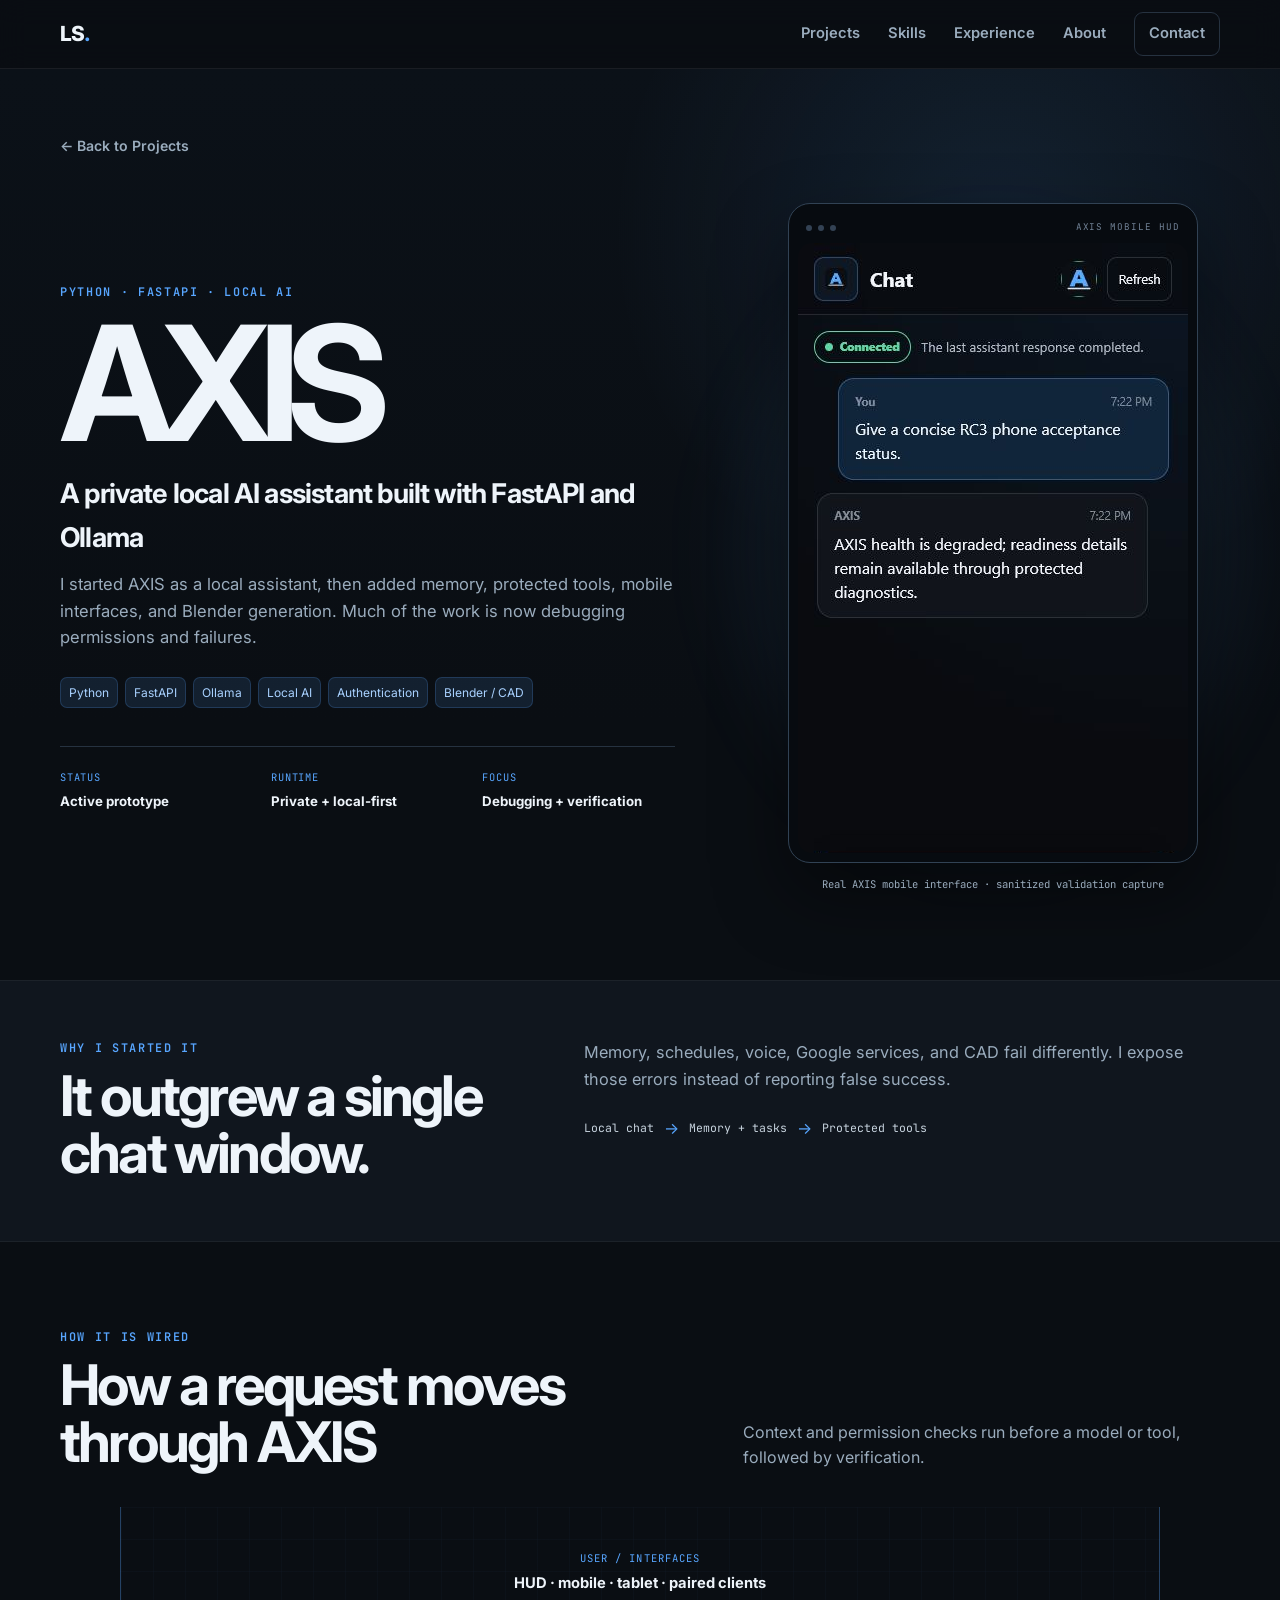
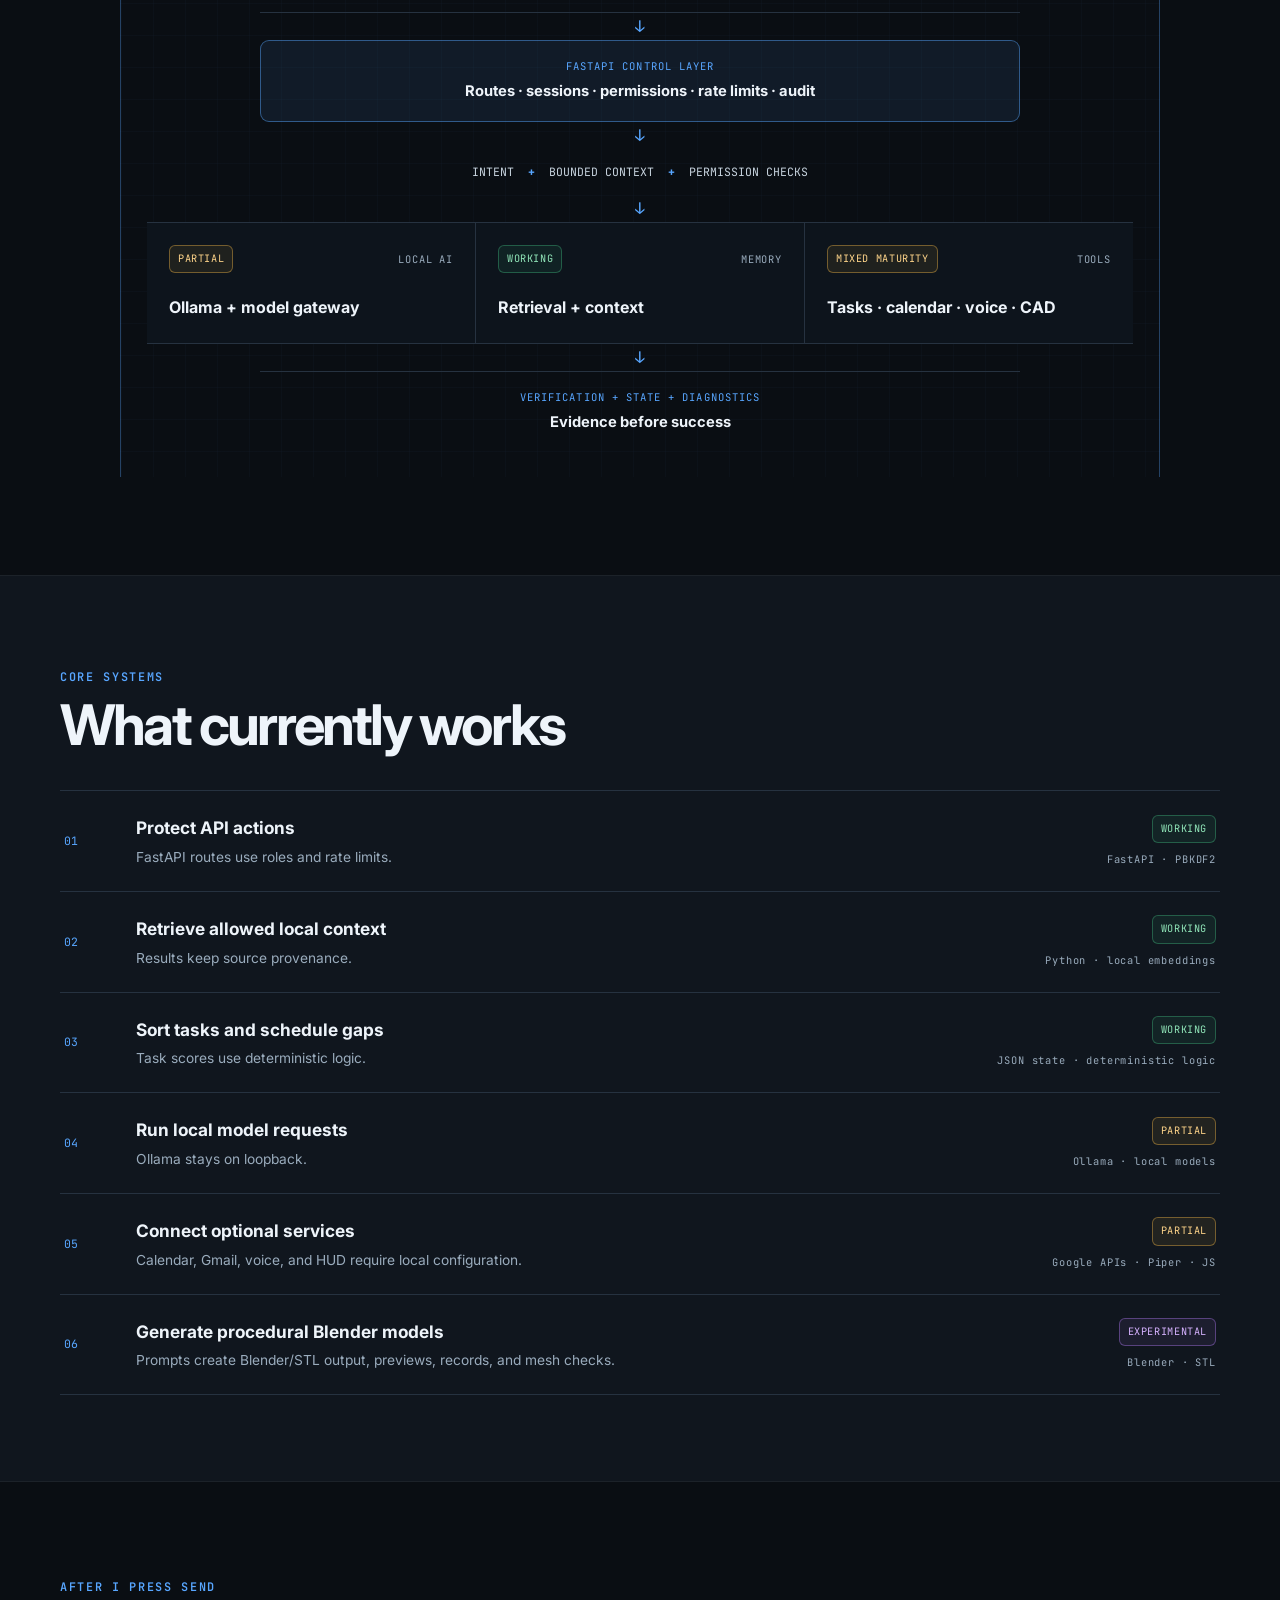
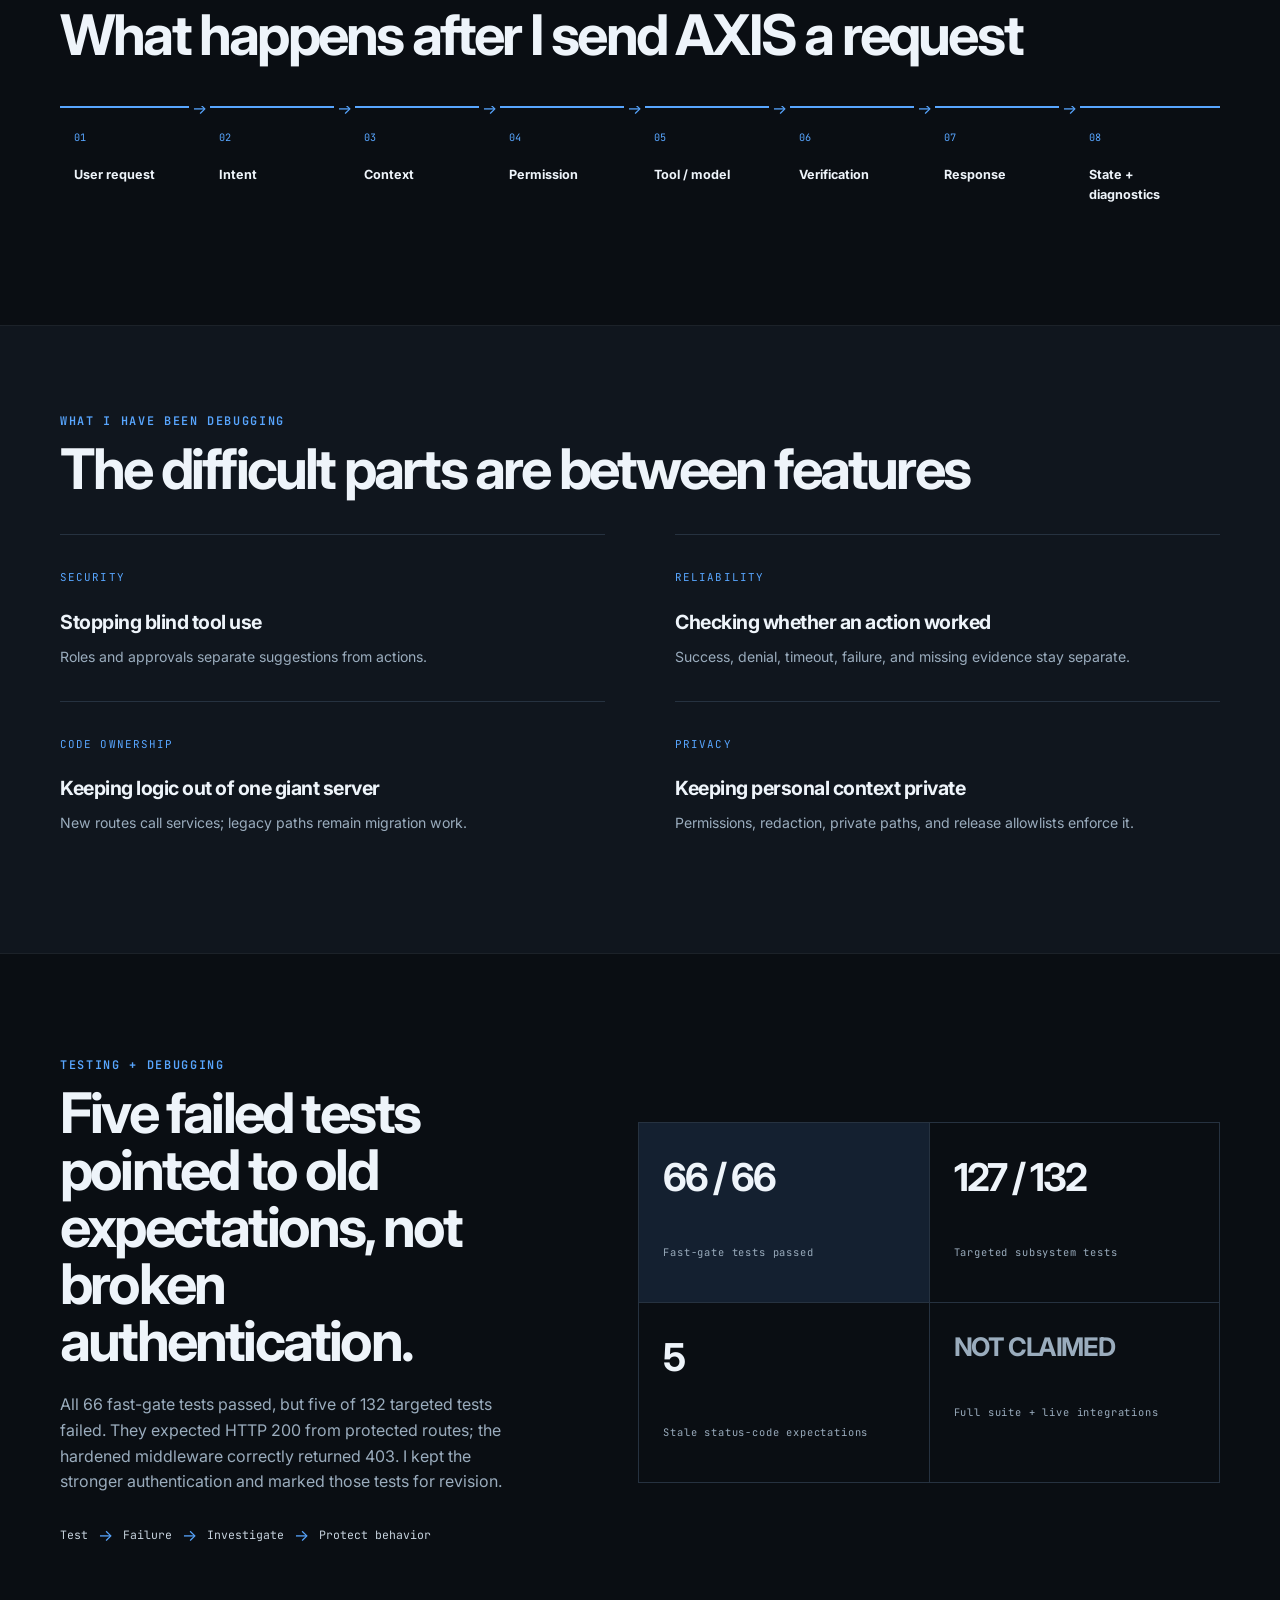
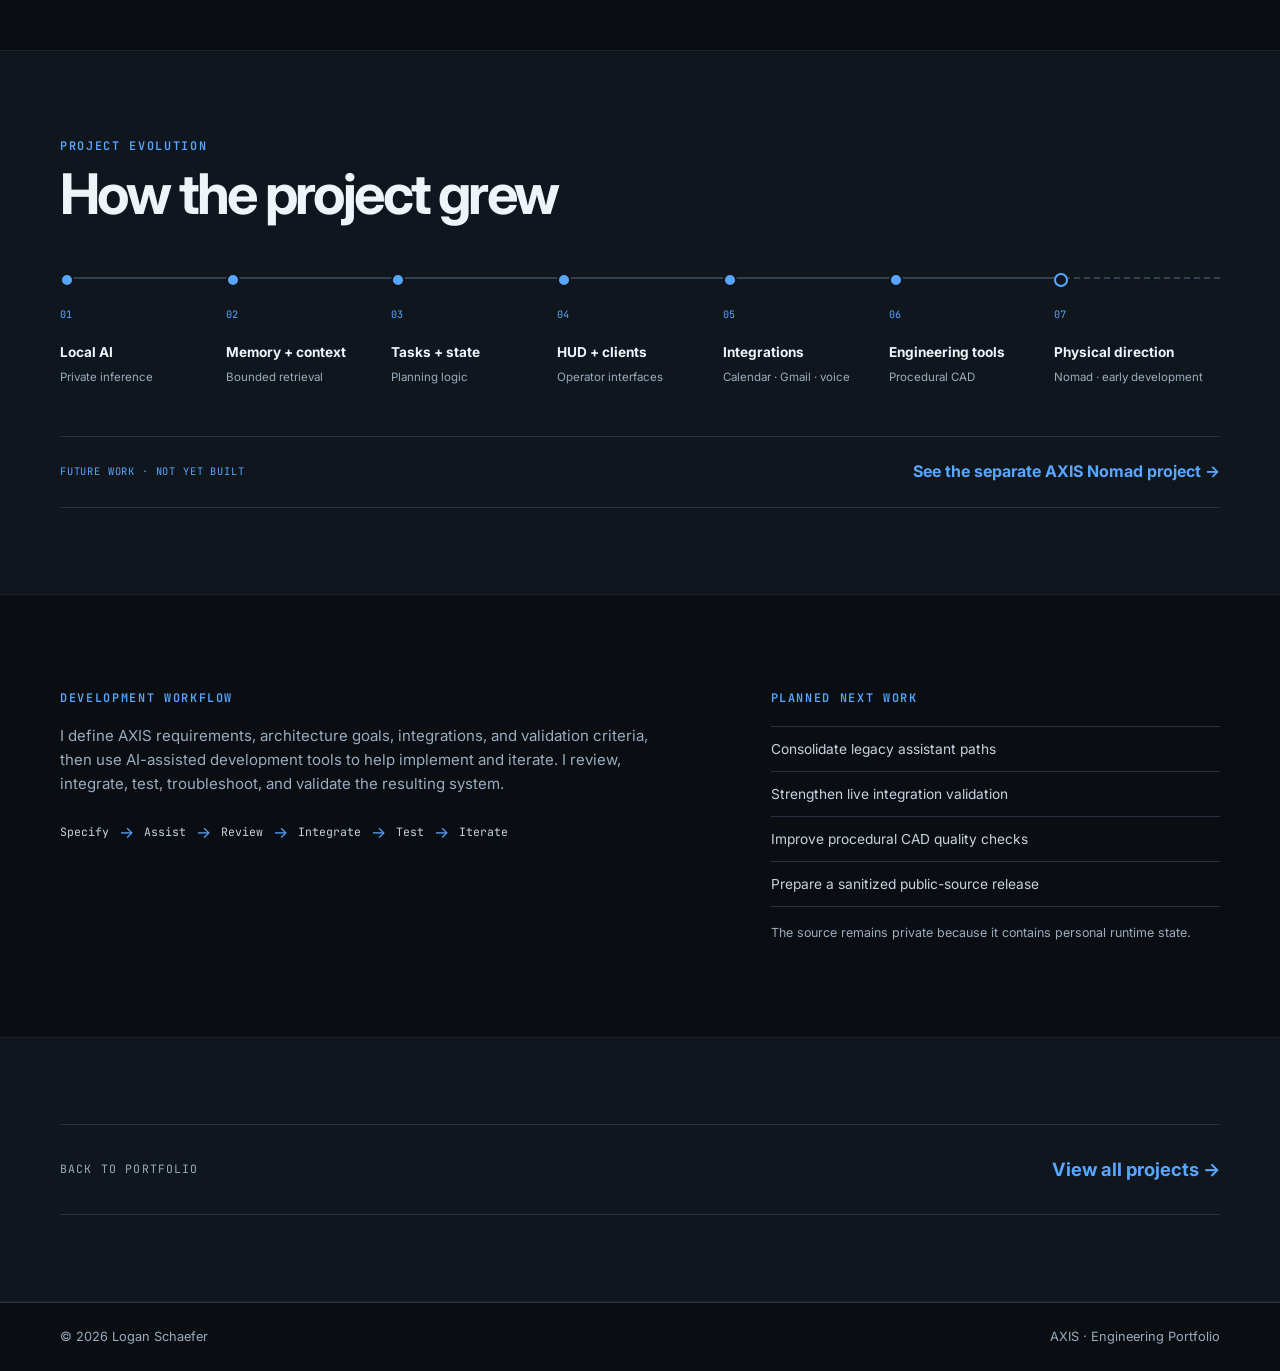
==== commit 68b164c0: "Humanize portfolio project copy" ====
--- a/projects/axis.html
+++ b/projects/axis.html
@@ -5,7 +5,7 @@
   <meta name="viewport" content="width=device-width, initial-scale=1.0" />
   <meta
     name="description"
-    content="AXIS engineering project by Logan Schaefer — a local-first personal AI and engineering platform integrating local models, memory, planning, interfaces, and procedural CAD."
+    content="AXIS engineering project by Logan Schaefer, built with FastAPI, Ollama, local retrieval, protected tools, multiple interfaces, and experimental Blender model generation."
   />
   <title>AXIS | Logan Schaefer Engineering Portfolio</title>
   <link rel="preconnect" href="https://fonts.googleapis.com">
@@ -36,13 +36,12 @@
 
         <div class="axis-case-hero-grid">
           <div class="axis-case-intro">
-            <div class="eyebrow">SYSTEMS ENGINEERING · LOCAL AI · INTEGRATION</div>
+            <div class="eyebrow">PYTHON · FASTAPI · LOCAL AI</div>
             <h1>AXIS</h1>
-            <p class="axis-case-subtitle">Local-first personal AI + engineering platform</p>
+            <p class="axis-case-subtitle">A private local AI assistant built with FastAPI and Ollama</p>
             <p class="axis-case-lead">
-              AXIS connects local AI, memory and context, planning, engineering tools, and multiple
-              interfaces inside one modular system. It is an active prototype built to turn separate
-              capabilities into a coordinated, testable workflow.
+              I started AXIS as a local assistant, then added memory, protected tools, mobile interfaces,
+              and Blender generation. Much of the work is now debugging permissions and failures.
             </p>
 
             <div class="tags axis-case-tags">
@@ -50,14 +49,14 @@
               <span>FastAPI</span>
               <span>Ollama</span>
               <span>Local AI</span>
-              <span>System Integration</span>
+              <span>Authentication</span>
               <span>Blender / CAD</span>
             </div>
 
             <div class="axis-hero-facts" aria-label="AXIS project facts">
               <div><span>STATUS</span><strong>Active prototype</strong></div>
               <div><span>RUNTIME</span><strong>Private + local-first</strong></div>
-              <div><span>FOCUS</span><strong>Integration + validation</strong></div>
+              <div><span>FOCUS</span><strong>Debugging + verification</strong></div>
             </div>
           </div>
 
@@ -82,16 +81,15 @@
       <div class="container axis-origin-grid">
         <div>
           <div class="section-kicker">WHY I STARTED IT</div>
-          <h2>Built to connect the pieces.</h2>
+          <h2>It outgrew a single chat window.</h2>
         </div>
         <div class="axis-origin-copy">
           <p>
-            AXIS started as a personal local assistant. As I added memory, planning, external services,
-            interfaces, and engineering tools, the real challenge became systems integration: making each
-            part useful without losing reliability, privacy, or control.
+            Memory, schedules, voice, Google services, and CAD fail differently. I expose those errors
+            instead of reporting false success.
           </p>
           <div class="axis-origin-path" aria-label="AXIS project expansion">
-            <span>Local assistant</span><i>→</i><span>Context + planning</span><i>→</i><span>Engineering platform</span>
+            <span>Local chat</span><i>→</i><span>Memory + tasks</span><i>→</i><span>Protected tools</span>
           </div>
         </div>
       </div>
@@ -101,10 +99,10 @@
       <div class="container">
         <div class="axis-section-title">
           <div>
-            <div class="section-kicker">SYSTEM ARCHITECTURE</div>
-            <h2>One control layer. Multiple specialized systems.</h2>
-          </div>
-          <p>Requests move through explicit context, permission, execution, and verification stages.</p>
+            <div class="section-kicker">HOW IT IS WIRED</div>
+            <h2>How a request moves through AXIS</h2>
+          </div>
+          <p>Context and permission checks run before a model or tool, followed by verification.</p>
         </div>
 
         <div class="axis-architecture-map" role="img" aria-label="AXIS architecture from user interfaces through FastAPI, intent, context, permissions, local AI, memory, tools, and verification">
@@ -126,17 +124,14 @@
             <div>
               <div class="axis-branch-head"><span class="axis-status partial">PARTIAL</span><small>LOCAL AI</small></div>
               <strong>Ollama + model gateway</strong>
-              <p>Loopback-only inference with bounded retries, timeouts, and concurrency.</p>
             </div>
             <div>
               <div class="axis-branch-head"><span class="axis-status working">WORKING</span><small>MEMORY</small></div>
               <strong>Retrieval + context</strong>
-              <p>Authorized ingestion, keyword search, optional local embeddings, and provenance.</p>
             </div>
             <div>
               <div class="axis-branch-head"><span class="axis-status partial">MIXED MATURITY</span><small>TOOLS</small></div>
               <strong>Tasks · calendar · voice · CAD</strong>
-              <p>Deterministic services with protected actions and explicit degraded states.</p>
             </div>
           </div>
           <div class="axis-map-down" aria-hidden="true">↓</div>
@@ -153,40 +148,39 @@
         <div class="axis-section-title">
           <div>
             <div class="section-kicker">CORE SYSTEMS</div>
-            <h2>What AXIS can do today</h2>
-          </div>
-          <p>Six of the strongest implemented or actively integrated systems.</p>
+            <h2>What currently works</h2>
+          </div>
         </div>
 
         <div class="axis-system-list">
           <article>
             <span class="axis-system-number">01</span>
-            <div><h3>Coordinate protected actions</h3><p>FastAPI routes sit behind roles, sessions, rate limits, and audit logging.</p></div>
+            <div><h3>Protect API actions</h3><p>FastAPI routes use roles and rate limits.</p></div>
             <div class="axis-system-meta"><span class="axis-status working">WORKING</span><small>FastAPI · PBKDF2</small></div>
           </article>
           <article>
             <span class="axis-system-number">02</span>
-            <div><h3>Retrieve useful local context</h3><p>Source permissions, chunk provenance, hybrid ranking, and keyword fallback keep retrieval bounded.</p></div>
+            <div><h3>Retrieve allowed local context</h3><p>Results keep source provenance.</p></div>
             <div class="axis-system-meta"><span class="axis-status working">WORKING</span><small>Python · local embeddings</small></div>
           </article>
           <article>
             <span class="axis-system-number">03</span>
-            <div><h3>Plan and prioritize work</h3><p>Tasks, due dates, urgency scoring, schedule gaps, and state recommendations share one workflow.</p></div>
+            <div><h3>Sort tasks and schedule gaps</h3><p>Task scores use deterministic logic.</p></div>
             <div class="axis-system-meta"><span class="axis-status working">WORKING</span><small>JSON state · deterministic logic</small></div>
           </article>
           <article>
             <span class="axis-system-number">04</span>
-            <div><h3>Run local model requests</h3><p>The approved model gateway stays on loopback and reports timeout, unavailable, and degraded states.</p></div>
+            <div><h3>Run local model requests</h3><p>Ollama stays on loopback.</p></div>
             <div class="axis-system-meta"><span class="axis-status partial">PARTIAL</span><small>Ollama · local models</small></div>
           </article>
           <article>
             <span class="axis-system-number">05</span>
-            <div><h3>Connect personal services</h3><p>Calendar, Gmail, local voice, and responsive HUD clients are implemented but configuration-dependent.</p></div>
+            <div><h3>Connect optional services</h3><p>Calendar, Gmail, voice, and HUD require local configuration.</p></div>
             <div class="axis-system-meta"><span class="axis-status partial">PARTIAL</span><small>Google APIs · Piper · JS</small></div>
           </article>
           <article>
             <span class="axis-system-number">06</span>
-            <div><h3>Generate procedural 3D models</h3><p>Bounded prompts drive Blender generation, previews, model records, and preliminary mesh checks.</p></div>
+            <div><h3>Generate procedural Blender models</h3><p>Prompts create Blender/STL output, previews, records, and mesh checks.</p></div>
             <div class="axis-system-meta"><span class="axis-status experimental">EXPERIMENTAL</span><small>Blender · STL</small></div>
           </article>
         </div>
@@ -195,10 +189,9 @@
 
     <section class="section axis-lifecycle-section">
       <div class="container">
-        <div class="section-kicker">REPRESENTATIVE REQUEST</div>
+        <div class="section-kicker">AFTER I PRESS SEND</div>
         <div class="axis-lifecycle-head">
-          <h2>More than a chatbot wrapper.</h2>
-          <p>A coordinated request moves through eight explicit stages.</p>
+          <h2>What happens after I send AXIS a request</h2>
         </div>
         <ol class="axis-request-flow">
           <li><span>01</span><strong>User request</strong></li>
@@ -217,32 +210,31 @@
       <div class="container">
         <div class="axis-section-title">
           <div>
-            <div class="section-kicker">ENGINEERING CHALLENGES</div>
-            <h2>Problems solved at the boundaries</h2>
-          </div>
-          <p>The project grows by improving controls and evidence—not by simply adding routes.</p>
+            <div class="section-kicker">WHAT I HAVE BEEN DEBUGGING</div>
+            <h2>The difficult parts are between features</h2>
+          </div>
         </div>
 
         <div class="axis-challenge-grid">
           <article>
             <span>SECURITY</span>
-            <h3>How can AI use tools without blindly executing?</h3>
-            <p>Role checks, approval states, lockdown behavior, and permissioned tool records separate planning from execution.</p>
+            <h3>Stopping blind tool use</h3>
+            <p>Roles and approvals separate suggestions from actions.</p>
           </article>
           <article>
             <span>RELIABILITY</span>
-            <h3>Does an available route mean the action worked?</h3>
-            <p>No. AXIS tracks success, partial success, denial, timeout, failure, and unverifiable evidence separately.</p>
-          </article>
-          <article>
-            <span>MODULARITY</span>
-            <h3>How does the platform expand without one giant server?</h3>
-            <p>Newer routers, services, and core modules isolate ownership while legacy direct paths remain explicit migration work.</p>
+            <h3>Checking whether an action worked</h3>
+            <p>Success, denial, timeout, failure, and missing evidence stay separate.</p>
+          </article>
+          <article>
+            <span>CODE OWNERSHIP</span>
+            <h3>Keeping logic out of one giant server</h3>
+            <p>New routes call services; legacy paths remain migration work.</p>
           </article>
           <article>
             <span>PRIVACY</span>
-            <h3>How does personal context stay locally bounded?</h3>
-            <p>Loopback model gateways, source permissions, redaction, private runtime paths, and release allowlists define the boundary.</p>
+            <h3>Keeping personal context private</h3>
+            <p>Permissions, redaction, private paths, and release allowlists enforce it.</p>
           </article>
         </div>
       </div>
@@ -253,10 +245,11 @@
         <div class="axis-validation-layout">
           <div class="axis-validation-copy">
             <div class="section-kicker">TESTING + DEBUGGING</div>
-            <h2>Preserve correct behavior—even when a test says otherwise.</h2>
+            <h2>Five failed tests pointed to old expectations, not broken authentication.</h2>
             <p>
-              Five targeted failures expected protected routes to return HTTP 200. Investigation showed
-              the current middleware correctly returned 403, so the stale expectations—not authentication—needed revision.
+              All 66 fast-gate tests passed, but five of 132 targeted tests failed. They expected HTTP 200
+              from protected routes; the hardened middleware correctly returned 403. I kept the stronger
+              authentication and marked those tests for revision.
             </p>
             <div class="axis-debug-flow" aria-label="Debugging workflow">
               <span>Test</span><i>→</i><span>Failure</span><i>→</i><span>Investigate</span><i>→</i><span>Protect behavior</span>
@@ -264,7 +257,7 @@
           </div>
 
           <div class="axis-validation-metrics">
-            <div class="axis-metric primary"><strong>PASS</strong><span>Governed fast gate</span></div>
+            <div class="axis-metric primary"><strong>66 / 66</strong><span>Fast-gate tests passed</span></div>
             <div class="axis-metric"><strong>127 / 132</strong><span>Targeted subsystem tests</span></div>
             <div class="axis-metric"><strong>5</strong><span>Stale status-code expectations</span></div>
             <div class="axis-metric muted"><strong>NOT CLAIMED</strong><span>Full suite + live integrations</span></div>
@@ -278,9 +271,8 @@
         <div class="axis-section-title">
           <div>
             <div class="section-kicker">PROJECT EVOLUTION</div>
-            <h2>From local assistant to engineering platform</h2>
-          </div>
-          <p>Each stage added a new integration problem and a new validation boundary.</p>
+            <h2>How the project grew</h2>
+          </div>
         </div>
 
         <ol class="axis-evolution-timeline">
@@ -294,7 +286,7 @@
         </ol>
 
         <a class="axis-nomad-link" href="nomad.html">
-          <span>FUTURE PHYSICAL EXTENSION</span>
+          <span>FUTURE WORK · NOT YET BUILT</span>
           <strong>See the separate AXIS Nomad project →</strong>
         </a>
       </div>
@@ -315,14 +307,14 @@
         </div>
 
         <div class="axis-next-directions">
-          <div class="section-kicker">NEXT ENGINEERING DIRECTIONS</div>
+          <div class="section-kicker">PLANNED NEXT WORK</div>
           <ul>
             <li>Consolidate legacy assistant paths</li>
             <li>Strengthen live integration validation</li>
             <li>Improve procedural CAD quality checks</li>
             <li>Prepare a sanitized public-source release</li>
           </ul>
-          <p class="axis-private-note">The active source repository remains private because it contains personal runtime state and integration configuration.</p>
+          <p class="axis-private-note">The source remains private because it contains personal runtime state.</p>
         </div>
       </div>
     </section>
--- a/styles.css
+++ b/styles.css
@@ -196,6 +196,7 @@
   .nav.open { display: flex; }
   .menu-btn { display: block; }
   .hero { padding-top: 62px; }
+  .hero h1 { font-size: 2.5rem; letter-spacing: -.045em; overflow-wrap: anywhere; }
   .hero-grid, .about-grid, .contact-wrap { grid-template-columns: 1fr; gap: 38px; }
   .hero-meta { grid-template-columns: 1fr; }
   .projects-grid { grid-template-columns: 1fr; }
@@ -209,7 +210,7 @@
 
 @media (max-width: 520px) {
   .container { width: min(calc(100% - 28px), var(--max)); }
-  h1 { font-size: 3.35rem; }
+  h1 { font-size: clamp(2.5rem, 14vw, 3.35rem); overflow-wrap: break-word; }
   .hero-actions { flex-direction: column; }
   .btn { width: 100%; }
   .system-line { grid-template-columns: 28px 80px 1fr; }
